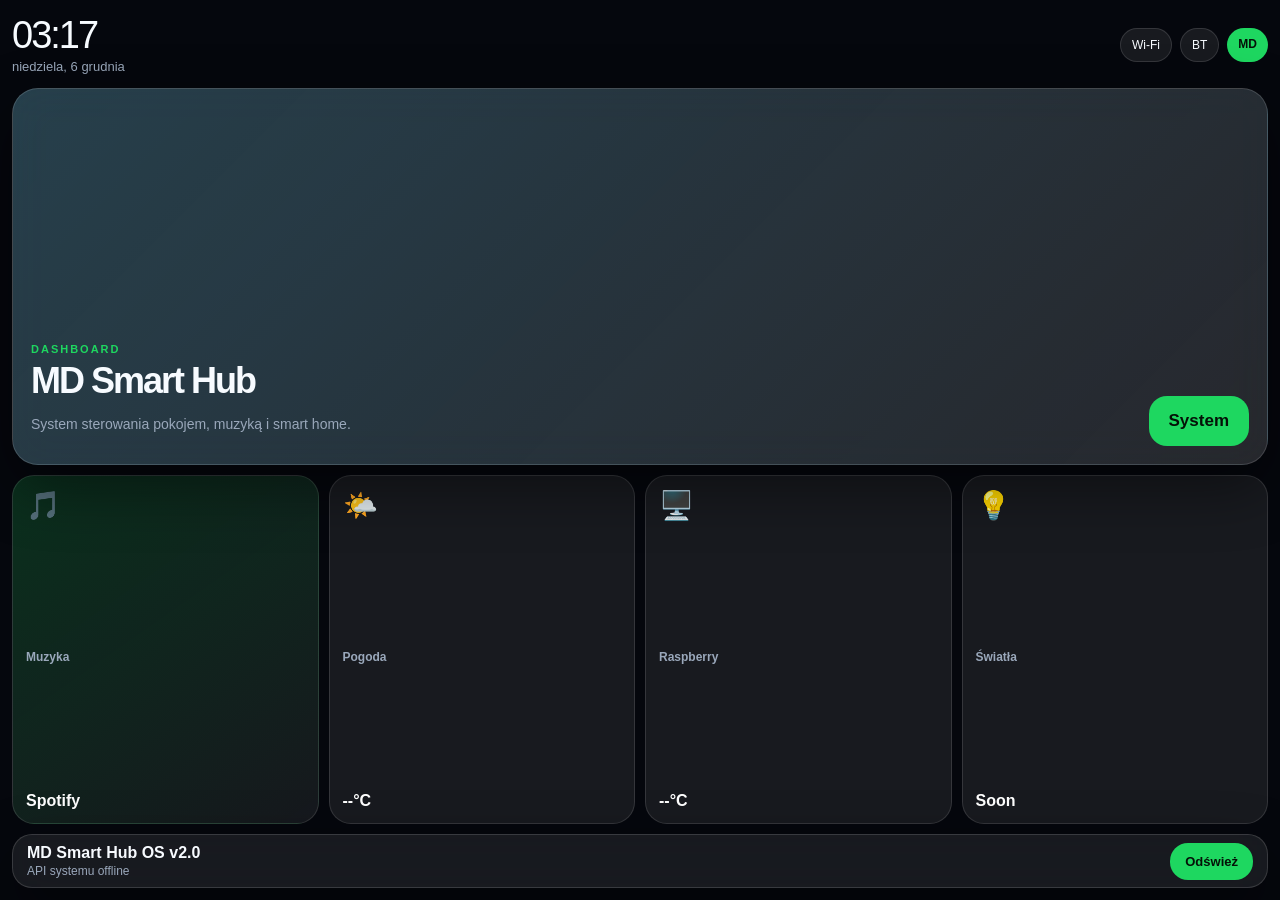
==== frontend/index.html @ 4b6136d1 "MD Smart Hub OS v2.0" ====
<!doctype html>
<html lang="pl">
<head>
  <meta charset="utf-8">
  <meta name="viewport" content="width=device-width, initial-scale=1, maximum-scale=1, user-scalable=no">
  <title>MD Smart Hub OS</title>
  <link rel="stylesheet" href="css/style.css">
</head>
<body>
  <div id="boot">
    <div class="boot-logo">MD</div>
    <div class="boot-title">SMART HUB OS</div>
    <div class="boot-subtitle">v2.0</div>
  </div>

  <main class="app">
    <header class="topbar">
      <div>
        <div id="time" class="time">--:--</div>
        <div id="date" class="date">Ładowanie...</div>
      </div>

      <div class="status">
        <span id="wifi">Wi‑Fi</span>
        <span id="bt">BT</span>
        <span>MD</span>
      </div>
    </header>

    <section id="home" class="screen active">
      <div class="hero glass">
        <div>
          <p class="eyebrow">Dashboard</p>
          <h1>MD Smart Hub</h1>
          <p class="muted">System sterowania pokojem, muzyką i smart home.</p>
        </div>
        <button onclick="showScreen('system')">System</button>
      </div>

      <div class="tiles">
        <button class="tile spotify" onclick="showScreen('spotify')">
          <span>🎵</span>
          <small>Muzyka</small>
          <strong>Spotify</strong>
        </button>

        <button class="tile" onclick="showScreen('weather')">
          <span>🌤️</span>
          <small>Pogoda</small>
          <strong id="weatherTile">--°C</strong>
        </button>

        <button class="tile" onclick="showScreen('system')">
          <span>🖥️</span>
          <small>Raspberry</small>
          <strong id="tempTile">--°C</strong>
        </button>

        <button class="tile" onclick="toast('Światła dodamy przez Home Assistant')">
          <span>💡</span>
          <small>Światła</small>
          <strong>Soon</strong>
        </button>
      </div>
    </section>

    <section id="spotify" class="screen">
      <div class="panel glass">
        <div class="screen-head">
          <button class="back" onclick="showScreen('home')">←</button>
          <div>
            <p class="eyebrow">Muzyka</p>
            <h2>Spotify</h2>
          </div>
        </div>

        <div class="album">🎧</div>
        <h3>Spotify Web Player</h3>
        <p class="muted center">Docelowo tutaj będzie prawdziwy utwór, okładka i sterowanie.</p>

        <div class="progress"><i></i></div>

        <div class="controls">
          <button>⏮</button>
          <button class="play">▶</button>
          <button>⏭</button>
        </div>

        <button class="wide" onclick="openSpotify()">Otwórz Spotify</button>
      </div>
    </section>

    <section id="weather" class="screen">
      <div class="panel glass">
        <div class="screen-head">
          <button class="back" onclick="showScreen('home')">←</button>
          <div>
            <p class="eyebrow">Online</p>
            <h2>Pogoda</h2>
          </div>
        </div>

        <div class="weather-main">
          <div id="weatherIcon">🌤️</div>
          <div>
            <strong id="weatherTemp">--°C</strong>
            <p id="weatherDesc" class="muted">Ładowanie...</p>
          </div>
        </div>

        <div class="mini-grid">
          <div><small>Miasto</small><strong id="city">Warszawa</strong></div>
          <div><small>Wiatr</small><strong id="wind">-- km/h</strong></div>
        </div>
      </div>
    </section>

    <section id="system" class="screen">
      <div class="panel glass">
        <div class="screen-head">
          <button class="back" onclick="showScreen('home')">←</button>
          <div>
            <p class="eyebrow">Raspberry</p>
            <h2>System</h2>
          </div>
        </div>

        <div class="system-grid">
          <div class="metric">
            <small>CPU temp</small>
            <strong id="cpuTemp">--°C</strong>
            <div class="bar"><i id="tempBar"></i></div>
          </div>

          <div class="metric">
            <small>CPU load</small>
            <strong id="cpuLoad">--%</strong>
            <div class="bar"><i id="cpuBar"></i></div>
          </div>

          <div class="metric">
            <small>RAM</small>
            <strong id="ram">--%</strong>
            <div class="bar"><i id="ramBar"></i></div>
          </div>

          <div class="metric">
            <small>Uptime</small>
            <strong id="uptime">--</strong>
            <p class="muted">czas pracy</p>
          </div>
        </div>
      </div>
    </section>

    <footer class="bottom glass">
      <div>
        <strong>MD Smart Hub OS v2.0</strong>
        <span id="toast">System gotowy</span>
      </div>
      <button onclick="location.reload()">Odśwież</button>
    </footer>
  </main>

  <script src="js/script.js"></script>
</body>
</html>
---- frontend/css/style.css ----
* {
  box-sizing: border-box;
  -webkit-tap-highlight-color: transparent;
}

:root {
  --bg: #05070d;
  --glass: rgba(255,255,255,.08);
  --border: rgba(255,255,255,.14);
  --text: #f7fbff;
  --muted: #9aa8bb;
  --green: #1ed760;
  --blue: #62d5ff;
  --warn: #ffb020;
  --red: #ff5c7a;
}

html, body {
  margin: 0;
  width: 100%;
  height: 100%;
  overflow: hidden;
  font-family: Arial, Helvetica, sans-serif;
  background: #05070d;
  color: var(--text);
  cursor: none;
}

body::before {
  content: "";
  position: fixed;
  inset: 0;
  z-index: -2;
  background:
    radial-gradient(circle at 85% 10%, rgba(98,213,255,.32), transparent 34%),
    radial-gradient(circle at 8% 15%, rgba(30,215,96,.18), transparent 30%),
    linear-gradient(135deg, #05070d, #0a1020 60%, #05070d);
}

body::after {
  content: "";
  position: fixed;
  inset: 0;
  z-index: -1;
  opacity: .33;
  background-image:
    linear-gradient(rgba(255,255,255,.035) 1px, transparent 1px),
    linear-gradient(90deg, rgba(255,255,255,.025) 1px, transparent 1px);
  background-size: 42px 42px;
}

#boot {
  position: fixed;
  inset: 0;
  z-index: 50;
  display: grid;
  place-items: center;
  background: #03050a;
  animation: bootOut .7s ease forwards;
  animation-delay: 1.4s;
}

.boot-logo {
  width: 104px;
  height: 104px;
  display: grid;
  place-items: center;
  border-radius: 32px;
  font-size: 40px;
  font-weight: 900;
  background: linear-gradient(145deg, rgba(255,255,255,.16), rgba(255,255,255,.04));
  border: 1px solid rgba(255,255,255,.18);
}

.boot-title {
  position: absolute;
  margin-top: 160px;
  color: var(--muted);
  letter-spacing: 7px;
  font-size: 12px;
}

.boot-subtitle {
  position: absolute;
  margin-top: 205px;
  color: var(--green);
  font-weight: 900;
}

@keyframes bootOut {
  to { opacity: 0; visibility: hidden; transform: scale(1.03); }
}

.app {
  width: 100vw;
  height: 100vh;
  padding: 12px;
  display: grid;
  grid-template-rows: 66px 1fr 54px;
  gap: 10px;
}

.glass {
  background: var(--glass);
  border: 1px solid var(--border);
  box-shadow: 0 22px 60px rgba(0,0,0,.45);
  backdrop-filter: blur(20px);
}

.topbar {
  display: flex;
  align-items: center;
  justify-content: space-between;
}

.time {
  font-size: 38px;
  line-height: 36px;
  font-weight: 300;
  letter-spacing: -2px;
}

.date {
  margin-top: 6px;
  color: var(--muted);
  font-size: 13px;
}

.status {
  display: flex;
  gap: 8px;
}

.status span {
  padding: 9px 11px;
  border-radius: 999px;
  background: rgba(255,255,255,.08);
  border: 1px solid rgba(255,255,255,.12);
  font-size: 12px;
}

.status span:last-child {
  background: var(--green);
  color: #041107;
  font-weight: 900;
  border: 0;
}

.screen {
  grid-row: 2 / 3;
  grid-column: 1 / -1;
  display: grid;
  gap: 10px;
  opacity: 0;
  pointer-events: none;
  transform: translateX(30px) scale(.985);
  transition: opacity .28s ease, transform .28s ease;
}

.screen.active {
  opacity: 1;
  pointer-events: auto;
  transform: translateX(0) scale(1);
}

#home {
  grid-template-rows: 1.08fr 1fr;
}

.hero {
  border-radius: 26px;
  padding: 18px;
  display: flex;
  align-items: end;
  justify-content: space-between;
  background: linear-gradient(135deg, rgba(98,213,255,.2), rgba(255,255,255,.06)), rgba(255,255,255,.08);
}

.eyebrow {
  margin: 0 0 5px;
  color: var(--green);
  font-size: 11px;
  letter-spacing: 2px;
  text-transform: uppercase;
  font-weight: 900;
}

h1, h2, h3 {
  margin: 0;
}

h1 {
  font-size: 36px;
  letter-spacing: -2px;
}

h2 {
  font-size: 34px;
}

h3 {
  text-align: center;
  font-size: 26px;
}

.muted {
  color: var(--muted);
  font-size: 14px;
}

.center {
  text-align: center;
}

button {
  border: 0;
  border-radius: 18px;
  padding: 15px 20px;
  background: var(--green);
  color: #041107;
  font-weight: 900;
  font-size: 17px;
  cursor: none;
}

button:active {
  transform: scale(.98);
  filter: brightness(1.1);
}

.tiles {
  display: grid;
  grid-template-columns: repeat(4, 1fr);
  gap: 10px;
}

.tile {
  padding: 13px;
  border-radius: 22px;
  color: white;
  text-align: left;
  background: rgba(255,255,255,.08);
  border: 1px solid rgba(255,255,255,.12);
  display: flex;
  flex-direction: column;
  justify-content: space-between;
}

.tile.spotify {
  background: linear-gradient(145deg, rgba(30,215,96,.2), rgba(255,255,255,.07));
}

.tile span {
  font-size: 28px;
}

.tile small {
  color: var(--muted);
  font-size: 12px;
}

.tile strong {
  font-size: 16px;
}

.panel {
  border-radius: 28px;
  padding: 18px;
  display: grid;
  gap: 12px;
  background: linear-gradient(145deg, rgba(30,215,96,.12), rgba(98,213,255,.08)), rgba(255,255,255,.08);
}

.screen-head {
  display: flex;
  align-items: center;
  gap: 14px;
}

.back {
  width: 52px;
  height: 52px;
  padding: 0;
  border-radius: 18px;
  background: rgba(255,255,255,.13);
  color: white;
  font-size: 28px;
}

.album {
  width: 130px;
  height: 130px;
  justify-self: center;
  display: grid;
  place-items: center;
  font-size: 58px;
  border-radius: 34px;
  background: radial-gradient(circle at 30% 20%, rgba(255,255,255,.25), transparent 40%), linear-gradient(145deg, rgba(30,215,96,.75), rgba(98,213,255,.32));
}

.progress {
  height: 8px;
  border-radius: 999px;
  background: rgba(255,255,255,.12);
  overflow: hidden;
}

.progress i {
  display: block;
  width: 42%;
  height: 100%;
  background: var(--green);
}

.controls {
  display: flex;
  justify-content: center;
  gap: 14px;
}

.controls button {
  width: 58px;
  height: 48px;
  padding: 0;
  background: rgba(255,255,255,.14);
  color: white;
  font-size: 22px;
}

.controls .play {
  background: var(--green);
  color: #041107;
}

.wide {
  width: 100%;
}

.weather-main {
  display: flex;
  align-items: center;
  justify-content: center;
  gap: 22px;
}

.weather-main > div:first-child {
  font-size: 82px;
}

.weather-main strong {
  font-size: 62px;
  font-weight: 300;
  letter-spacing: -3px;
}

.mini-grid,
.system-grid {
  display: grid;
  grid-template-columns: repeat(2, 1fr);
  gap: 12px;
}

.mini-grid div,
.metric {
  border-radius: 20px;
  padding: 14px;
  background: rgba(255,255,255,.08);
  border: 1px solid rgba(255,255,255,.1);
}

.mini-grid small,
.metric small {
  display: block;
  color: var(--muted);
  font-size: 12px;
}

.mini-grid strong,
.metric strong {
  display: block;
  margin-top: 8px;
  font-size: 24px;
}

.bar {
  margin-top: 12px;
  height: 8px;
  border-radius: 999px;
  background: rgba(255,255,255,.12);
  overflow: hidden;
}

.bar i {
  display: block;
  height: 100%;
  width: 1%;
  background: var(--green);
  border-radius: inherit;
  transition: width .3s ease;
}

.bottom {
  border-radius: 20px;
  padding: 10px 14px;
  display: flex;
  align-items: center;
  justify-content: space-between;
}

.bottom div {
  display: flex;
  flex-direction: column;
  gap: 2px;
}

.bottom span {
  color: var(--muted);
  font-size: 12px;
}

.bottom button {
  font-size: 13px;
  padding: 11px 15px;
}
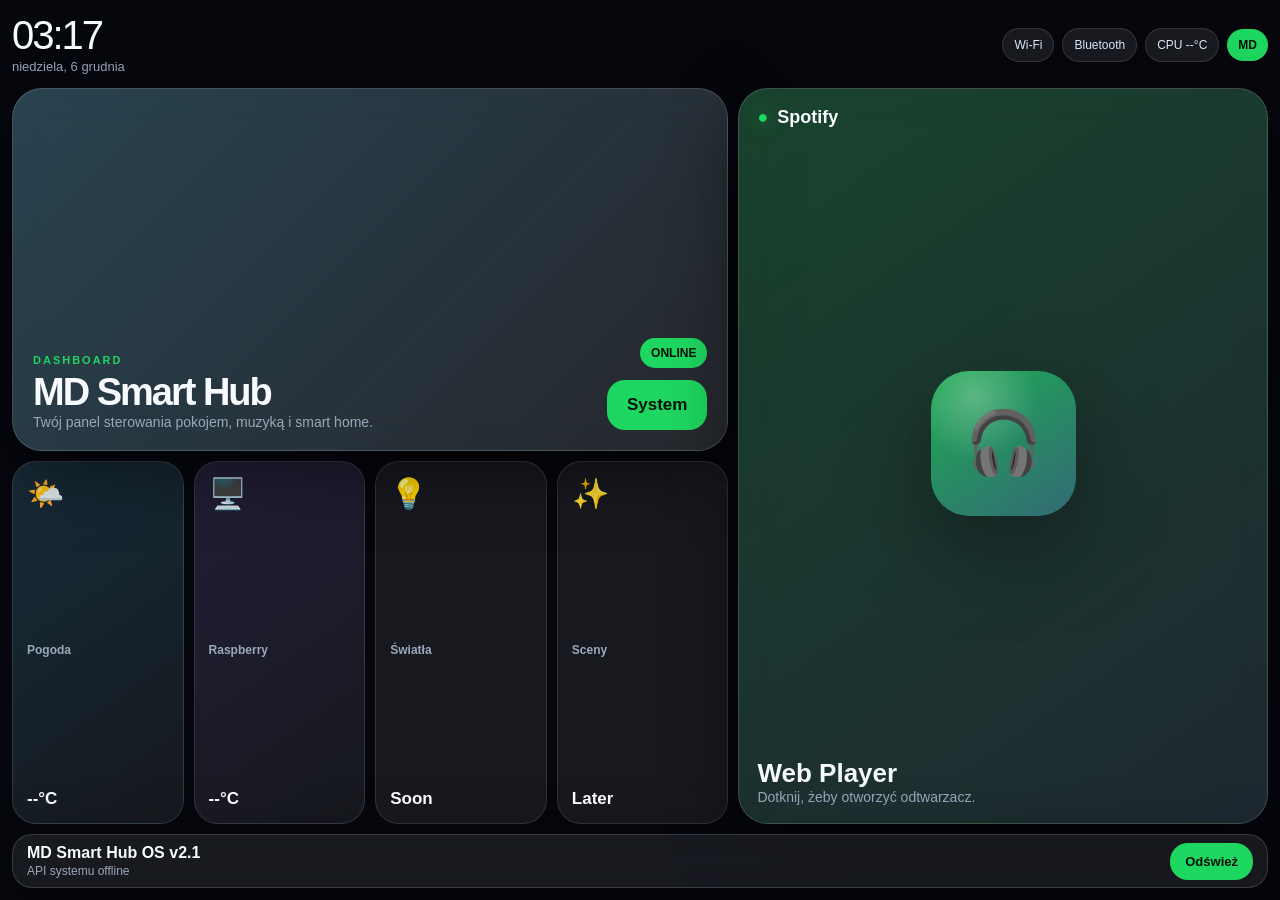
==== commit 7aa53235: "v2.1 Premium UI" ====
--- a/frontend/index.html
+++ b/frontend/index.html
@@ -8,64 +8,83 @@
 </head>
 <body>
   <div id="boot">
-    <div class="boot-logo">MD</div>
-    <div class="boot-title">SMART HUB OS</div>
-    <div class="boot-subtitle">v2.0</div>
+    <div class="boot-mark">MD</div>
+    <div class="boot-name">SMART HUB OS</div>
+    <div class="boot-version">v2.1</div>
   </div>
 
   <main class="app">
     <header class="topbar">
-      <div>
+      <div class="clock-block">
         <div id="time" class="time">--:--</div>
         <div id="date" class="date">Ładowanie...</div>
       </div>
 
-      <div class="status">
+      <div class="status-strip">
         <span id="wifi">Wi‑Fi</span>
-        <span id="bt">BT</span>
-        <span>MD</span>
+        <span id="bt">Bluetooth</span>
+        <span id="topTemp">CPU --°C</span>
+        <span class="user-dot">MD</span>
       </div>
     </header>
 
     <section id="home" class="screen active">
-      <div class="hero glass">
-        <div>
-          <p class="eyebrow">Dashboard</p>
-          <h1>MD Smart Hub</h1>
-          <p class="muted">System sterowania pokojem, muzyką i smart home.</p>
-        </div>
-        <button onclick="showScreen('system')">System</button>
-      </div>
+      <div class="main-layout">
+        <section class="hero glass">
+          <div>
+            <p class="eyebrow">Dashboard</p>
+            <h1>MD Smart Hub</h1>
+            <p class="muted">Twój panel sterowania pokojem, muzyką i smart home.</p>
+          </div>
 
-      <div class="tiles">
-        <button class="tile spotify" onclick="showScreen('spotify')">
-          <span>🎵</span>
-          <small>Muzyka</small>
-          <strong>Spotify</strong>
-        </button>
+          <div class="hero-side">
+            <div class="hero-chip">ONLINE</div>
+            <button onclick="showScreen('system')">System</button>
+          </div>
+        </section>
 
-        <button class="tile" onclick="showScreen('weather')">
-          <span>🌤️</span>
-          <small>Pogoda</small>
-          <strong id="weatherTile">--°C</strong>
-        </button>
+        <section class="media-card glass" onclick="showScreen('spotify')">
+          <div class="media-top">
+            <span class="spotify-logo">●</span>
+            <strong>Spotify</strong>
+          </div>
+          <div class="cover">🎧</div>
+          <div>
+            <h3>Web Player</h3>
+            <p class="muted">Dotknij, żeby otworzyć odtwarzacz.</p>
+          </div>
+        </section>
 
-        <button class="tile" onclick="showScreen('system')">
-          <span>🖥️</span>
-          <small>Raspberry</small>
-          <strong id="tempTile">--°C</strong>
-        </button>
+        <section class="tiles">
+          <button class="tile weather-tile" onclick="showScreen('weather')">
+            <span class="tile-icon" id="homeWeatherIcon">🌤️</span>
+            <small>Pogoda</small>
+            <strong id="weatherTile">--°C</strong>
+          </button>
 
-        <button class="tile" onclick="toast('Światła dodamy przez Home Assistant')">
-          <span>💡</span>
-          <small>Światła</small>
-          <strong>Soon</strong>
-        </button>
+          <button class="tile system-tile" onclick="showScreen('system')">
+            <span class="tile-icon">🖥️</span>
+            <small>Raspberry</small>
+            <strong id="tempTile">--°C</strong>
+          </button>
+
+          <button class="tile" onclick="toast('Światła dodamy przez Home Assistant')">
+            <span class="tile-icon">💡</span>
+            <small>Światła</small>
+            <strong>Soon</strong>
+          </button>
+
+          <button class="tile" onclick="toast('Sceny pojawią się w module Home Assistant')">
+            <span class="tile-icon">✨</span>
+            <small>Sceny</small>
+            <strong>Later</strong>
+          </button>
+        </section>
       </div>
     </section>
 
     <section id="spotify" class="screen">
-      <div class="panel glass">
+      <div class="panel glass player-panel">
         <div class="screen-head">
           <button class="back" onclick="showScreen('home')">←</button>
           <div>
@@ -74,9 +93,9 @@
           </div>
         </div>
 
-        <div class="album">🎧</div>
+        <div class="album premium">🎧</div>
         <h3>Spotify Web Player</h3>
-        <p class="muted center">Docelowo tutaj będzie prawdziwy utwór, okładka i sterowanie.</p>
+        <p class="muted center">v2.2 podłączymy Spotify API: okładki, tytuł, play/pause.</p>
 
         <div class="progress"><i></i></div>
 
@@ -91,7 +110,7 @@
     </section>
 
     <section id="weather" class="screen">
-      <div class="panel glass">
+      <div class="panel glass weather-panel">
         <div class="screen-head">
           <button class="back" onclick="showScreen('home')">←</button>
           <div>
@@ -155,7 +174,7 @@
 
     <footer class="bottom glass">
       <div>
-        <strong>MD Smart Hub OS v2.0</strong>
+        <strong>MD Smart Hub OS v2.1</strong>
         <span id="toast">System gotowy</span>
       </div>
       <button onclick="location.reload()">Odśwież</button>
--- a/frontend/css/style.css
+++ b/frontend/css/style.css
@@ -5,24 +5,26 @@
 
 :root {
   --bg: #05070d;
-  --glass: rgba(255,255,255,.08);
-  --border: rgba(255,255,255,.14);
+  --panel: rgba(255, 255, 255, .08);
+  --panel-strong: rgba(255, 255, 255, .12);
+  --border: rgba(255, 255, 255, .15);
   --text: #f7fbff;
   --muted: #9aa8bb;
   --green: #1ed760;
   --blue: #62d5ff;
+  --purple: #a78bfa;
   --warn: #ffb020;
   --red: #ff5c7a;
 }
 
 html, body {
-  margin: 0;
   width: 100%;
   height: 100%;
+  margin: 0;
   overflow: hidden;
   font-family: Arial, Helvetica, sans-serif;
+  color: var(--text);
   background: #05070d;
-  color: var(--text);
   cursor: none;
 }
 
@@ -30,23 +32,24 @@
   content: "";
   position: fixed;
   inset: 0;
-  z-index: -2;
   background:
-    radial-gradient(circle at 85% 10%, rgba(98,213,255,.32), transparent 34%),
-    radial-gradient(circle at 8% 15%, rgba(30,215,96,.18), transparent 30%),
-    linear-gradient(135deg, #05070d, #0a1020 60%, #05070d);
+    radial-gradient(circle at 82% 10%, rgba(98, 213, 255, .34), transparent 30%),
+    radial-gradient(circle at 8% 18%, rgba(30, 215, 96, .20), transparent 28%),
+    radial-gradient(circle at 55% 88%, rgba(167, 139, 250, .18), transparent 32%),
+    linear-gradient(135deg, #05070d, #0a1020 55%, #05070d);
+  z-index: -3;
 }
 
 body::after {
   content: "";
   position: fixed;
   inset: 0;
-  z-index: -1;
-  opacity: .33;
+  opacity: .36;
   background-image:
     linear-gradient(rgba(255,255,255,.035) 1px, transparent 1px),
     linear-gradient(90deg, rgba(255,255,255,.025) 1px, transparent 1px);
   background-size: 42px 42px;
+  z-index: -2;
 }
 
 #boot {
@@ -56,39 +59,44 @@
   display: grid;
   place-items: center;
   background: #03050a;
-  animation: bootOut .7s ease forwards;
-  animation-delay: 1.4s;
-}
-
-.boot-logo {
-  width: 104px;
-  height: 104px;
+  animation: bootOut .75s ease forwards;
+  animation-delay: 1.25s;
+}
+
+.boot-mark {
+  width: 108px;
+  height: 108px;
   display: grid;
   place-items: center;
-  border-radius: 32px;
-  font-size: 40px;
+  border-radius: 34px;
+  font-size: 42px;
   font-weight: 900;
-  background: linear-gradient(145deg, rgba(255,255,255,.16), rgba(255,255,255,.04));
+  background: linear-gradient(145deg, rgba(255,255,255,.18), rgba(255,255,255,.04));
   border: 1px solid rgba(255,255,255,.18);
-}
-
-.boot-title {
+  box-shadow: 0 35px 85px rgba(98,213,255,.22);
+}
+
+.boot-name {
   position: absolute;
-  margin-top: 160px;
+  margin-top: 164px;
+  letter-spacing: 8px;
+  font-size: 12px;
   color: var(--muted);
-  letter-spacing: 7px;
-  font-size: 12px;
-}
-
-.boot-subtitle {
+}
+
+.boot-version {
   position: absolute;
-  margin-top: 205px;
+  margin-top: 207px;
   color: var(--green);
   font-weight: 900;
 }
 
 @keyframes bootOut {
-  to { opacity: 0; visibility: hidden; transform: scale(1.03); }
+  to {
+    opacity: 0;
+    visibility: hidden;
+    transform: scale(1.03);
+  }
 }
 
 .app {
@@ -101,10 +109,10 @@
 }
 
 .glass {
-  background: var(--glass);
+  background: var(--panel);
   border: 1px solid var(--border);
-  box-shadow: 0 22px 60px rgba(0,0,0,.45);
-  backdrop-filter: blur(20px);
+  box-shadow: 0 22px 70px rgba(0, 0, 0, .45);
+  backdrop-filter: blur(22px);
 }
 
 .topbar {
@@ -114,7 +122,7 @@
 }
 
 .time {
-  font-size: 38px;
+  font-size: 40px;
   line-height: 36px;
   font-weight: 300;
   letter-spacing: -2px;
@@ -126,22 +134,24 @@
   font-size: 13px;
 }
 
-.status {
+.status-strip {
   display: flex;
   gap: 8px;
-}
-
-.status span {
+  align-items: center;
+}
+
+.status-strip span {
   padding: 9px 11px;
   border-radius: 999px;
   background: rgba(255,255,255,.08);
   border: 1px solid rgba(255,255,255,.12);
   font-size: 12px;
-}
-
-.status span:last-child {
+  color: #dbeafe;
+}
+
+.status-strip .user-dot {
   background: var(--green);
-  color: #041107;
+  color: #031107;
   font-weight: 900;
   border: 0;
 }
@@ -149,11 +159,9 @@
 .screen {
   grid-row: 2 / 3;
   grid-column: 1 / -1;
-  display: grid;
-  gap: 10px;
   opacity: 0;
   pointer-events: none;
-  transform: translateX(30px) scale(.985);
+  transform: translateX(28px) scale(.985);
   transition: opacity .28s ease, transform .28s ease;
 }
 
@@ -163,17 +171,121 @@
   transform: translateX(0) scale(1);
 }
 
-#home {
-  grid-template-rows: 1.08fr 1fr;
+.main-layout {
+  height: 100%;
+  display: grid;
+  grid-template-columns: 1.15fr .85fr;
+  grid-template-rows: 1fr 1fr;
+  gap: 10px;
 }
 
 .hero {
-  border-radius: 26px;
-  padding: 18px;
+  grid-column: 1 / 2;
+  border-radius: 30px;
+  padding: 20px;
   display: flex;
   align-items: end;
   justify-content: space-between;
-  background: linear-gradient(135deg, rgba(98,213,255,.2), rgba(255,255,255,.06)), rgba(255,255,255,.08);
+  background:
+    linear-gradient(135deg, rgba(98,213,255,.22), rgba(255,255,255,.06)),
+    rgba(255,255,255,.08);
+}
+
+.hero-side {
+  display: flex;
+  flex-direction: column;
+  align-items: end;
+  gap: 12px;
+}
+
+.hero-chip {
+  padding: 8px 11px;
+  border-radius: 999px;
+  color: #031107;
+  background: var(--green);
+  font-weight: 900;
+  font-size: 12px;
+}
+
+.media-card {
+  grid-column: 2 / 3;
+  grid-row: 1 / 3;
+  border-radius: 30px;
+  padding: 18px;
+  display: grid;
+  grid-template-rows: auto 1fr auto;
+  gap: 12px;
+  background:
+    linear-gradient(145deg, rgba(30,215,96,.22), rgba(98,213,255,.08)),
+    rgba(255,255,255,.08);
+}
+
+.media-top {
+  display: flex;
+  align-items: center;
+  gap: 9px;
+  font-size: 18px;
+}
+
+.spotify-logo {
+  color: var(--green);
+  text-shadow: 0 0 18px rgba(30,215,96,.55);
+}
+
+.cover {
+  align-self: center;
+  justify-self: center;
+  width: 145px;
+  height: 145px;
+  border-radius: 38px;
+  display: grid;
+  place-items: center;
+  font-size: 62px;
+  background:
+    radial-gradient(circle at 30% 18%, rgba(255,255,255,.26), transparent 40%),
+    linear-gradient(145deg, rgba(30,215,96,.72), rgba(98,213,255,.34));
+  box-shadow: 0 30px 90px rgba(0,0,0,.38);
+}
+
+.tiles {
+  grid-column: 1 / 2;
+  display: grid;
+  grid-template-columns: repeat(4, 1fr);
+  gap: 10px;
+}
+
+.tile {
+  border: 1px solid rgba(255,255,255,.12);
+  border-radius: 24px;
+  background: rgba(255,255,255,.075);
+  color: white;
+  padding: 14px;
+  text-align: left;
+  display: flex;
+  flex-direction: column;
+  justify-content: space-between;
+  min-width: 0;
+}
+
+.weather-tile {
+  background: linear-gradient(145deg, rgba(98,213,255,.18), rgba(255,255,255,.07));
+}
+
+.system-tile {
+  background: linear-gradient(145deg, rgba(167,139,250,.18), rgba(255,255,255,.07));
+}
+
+.tile-icon {
+  font-size: 30px;
+}
+
+.tile small {
+  color: var(--muted);
+  font-size: 12px;
+}
+
+.tile strong {
+  font-size: 17px;
 }
 
 .eyebrow {
@@ -185,12 +297,12 @@
   font-weight: 900;
 }
 
-h1, h2, h3 {
+h1, h2, h3, p {
   margin: 0;
 }
 
 h1 {
-  font-size: 36px;
+  font-size: 38px;
   letter-spacing: -2px;
 }
 
@@ -199,7 +311,6 @@
 }
 
 h3 {
-  text-align: center;
   font-size: 26px;
 }
 
@@ -221,6 +332,7 @@
   font-weight: 900;
   font-size: 17px;
   cursor: none;
+  touch-action: manipulation;
 }
 
 button:active {
@@ -228,47 +340,15 @@
   filter: brightness(1.1);
 }
 
-.tiles {
-  display: grid;
-  grid-template-columns: repeat(4, 1fr);
-  gap: 10px;
-}
-
-.tile {
-  padding: 13px;
-  border-radius: 22px;
-  color: white;
-  text-align: left;
-  background: rgba(255,255,255,.08);
-  border: 1px solid rgba(255,255,255,.12);
-  display: flex;
-  flex-direction: column;
-  justify-content: space-between;
-}
-
-.tile.spotify {
-  background: linear-gradient(145deg, rgba(30,215,96,.2), rgba(255,255,255,.07));
-}
-
-.tile span {
-  font-size: 28px;
-}
-
-.tile small {
-  color: var(--muted);
-  font-size: 12px;
-}
-
-.tile strong {
-  font-size: 16px;
-}
-
 .panel {
-  border-radius: 28px;
+  height: 100%;
+  border-radius: 30px;
   padding: 18px;
   display: grid;
   gap: 12px;
-  background: linear-gradient(145deg, rgba(30,215,96,.12), rgba(98,213,255,.08)), rgba(255,255,255,.08);
+  background:
+    linear-gradient(145deg, rgba(30,215,96,.12), rgba(98,213,255,.08)),
+    rgba(255,255,255,.08);
 }
 
 .screen-head {
@@ -287,15 +367,22 @@
   font-size: 28px;
 }
 
+.player-panel {
+  grid-template-rows: 58px 1fr auto auto auto auto;
+}
+
 .album {
-  width: 130px;
-  height: 130px;
+  width: 138px;
+  height: 138px;
   justify-self: center;
   display: grid;
   place-items: center;
-  font-size: 58px;
-  border-radius: 34px;
-  background: radial-gradient(circle at 30% 20%, rgba(255,255,255,.25), transparent 40%), linear-gradient(145deg, rgba(30,215,96,.75), rgba(98,213,255,.32));
+  font-size: 60px;
+  border-radius: 36px;
+  background:
+    radial-gradient(circle at 30% 20%, rgba(255,255,255,.25), transparent 40%),
+    linear-gradient(145deg, rgba(30,215,96,.75), rgba(98,213,255,.32));
+  box-shadow: 0 30px 90px rgba(0,0,0,.38);
 }
 
 .progress {
@@ -340,15 +427,15 @@
   display: flex;
   align-items: center;
   justify-content: center;
-  gap: 22px;
+  gap: 26px;
 }
 
 .weather-main > div:first-child {
-  font-size: 82px;
+  font-size: 92px;
 }
 
 .weather-main strong {
-  font-size: 62px;
+  font-size: 68px;
   font-weight: 300;
   letter-spacing: -3px;
 }
@@ -362,8 +449,8 @@
 
 .mini-grid div,
 .metric {
-  border-radius: 20px;
-  padding: 14px;
+  border-radius: 22px;
+  padding: 15px;
   background: rgba(255,255,255,.08);
   border: 1px solid rgba(255,255,255,.1);
 }
@@ -379,7 +466,7 @@
 .metric strong {
   display: block;
   margin-top: 8px;
-  font-size: 24px;
+  font-size: 25px;
 }
 
 .bar {
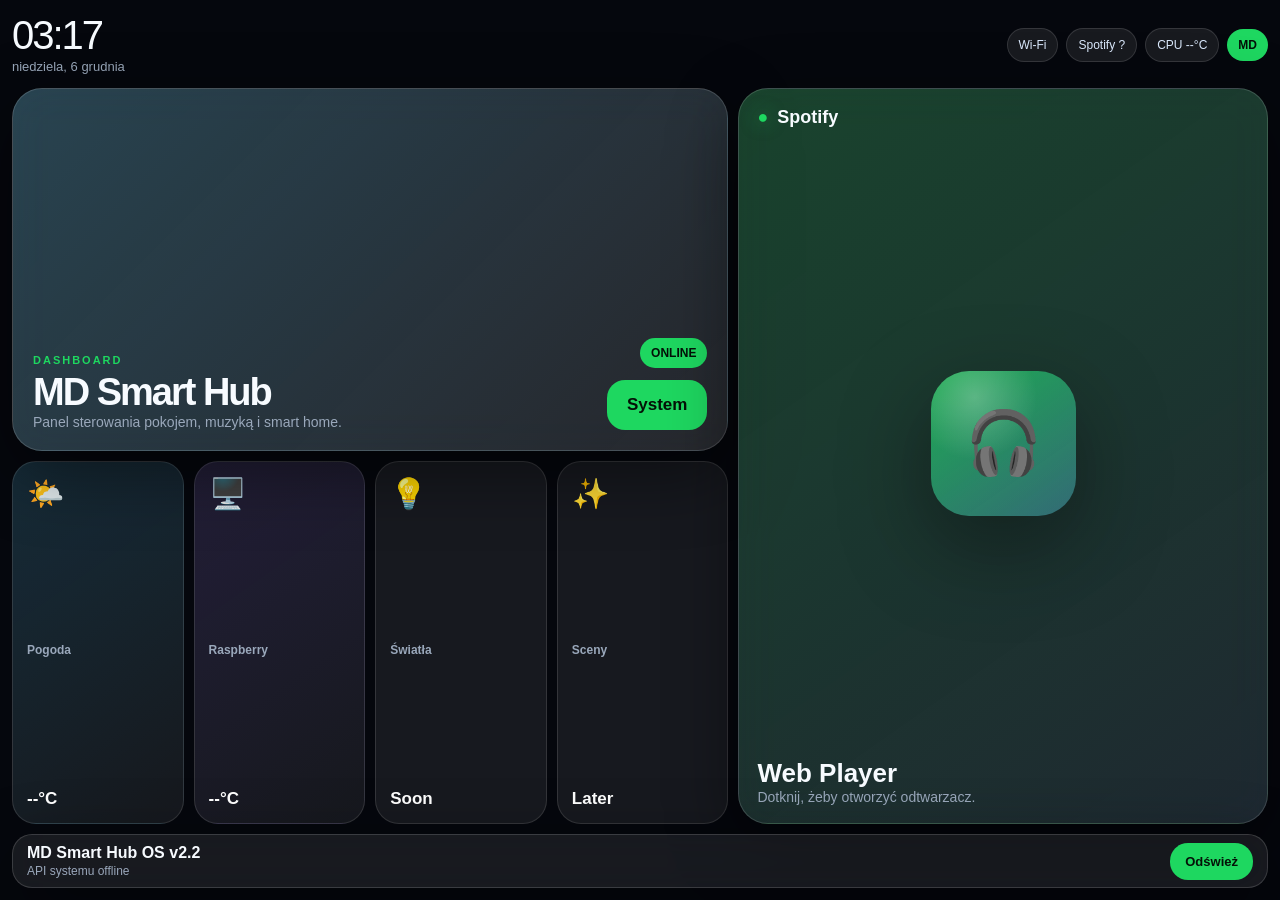
==== commit c278fbfb: "v2.2 Spotify Integration" ====
--- a/frontend/index.html
+++ b/frontend/index.html
@@ -10,7 +10,7 @@
   <div id="boot">
     <div class="boot-mark">MD</div>
     <div class="boot-name">SMART HUB OS</div>
-    <div class="boot-version">v2.1</div>
+    <div class="boot-version">v2.2</div>
   </div>
 
   <main class="app">
@@ -22,7 +22,7 @@
 
       <div class="status-strip">
         <span id="wifi">Wi‑Fi</span>
-        <span id="bt">Bluetooth</span>
+        <span id="spotifyStatus">Spotify</span>
         <span id="topTemp">CPU --°C</span>
         <span class="user-dot">MD</span>
       </div>
@@ -34,7 +34,7 @@
           <div>
             <p class="eyebrow">Dashboard</p>
             <h1>MD Smart Hub</h1>
-            <p class="muted">Twój panel sterowania pokojem, muzyką i smart home.</p>
+            <p class="muted">Panel sterowania pokojem, muzyką i smart home.</p>
           </div>
 
           <div class="hero-side">
@@ -48,10 +48,10 @@
             <span class="spotify-logo">●</span>
             <strong>Spotify</strong>
           </div>
-          <div class="cover">🎧</div>
+          <div class="cover" id="homeCover">🎧</div>
           <div>
-            <h3>Web Player</h3>
-            <p class="muted">Dotknij, żeby otworzyć odtwarzacz.</p>
+            <h3 id="homeTrack">Web Player</h3>
+            <p id="homeArtist" class="muted">Dotknij, żeby otworzyć odtwarzacz.</p>
           </div>
         </section>
 
@@ -93,19 +93,24 @@
           </div>
         </div>
 
-        <div class="album premium">🎧</div>
-        <h3>Spotify Web Player</h3>
-        <p class="muted center">v2.2 podłączymy Spotify API: okładki, tytuł, play/pause.</p>
+        <div class="album premium" id="spotifyCover">🎧</div>
+        <h3 id="spotifyTitle">Spotify</h3>
+        <p id="spotifyArtist" class="muted center">Połącz konto Spotify.</p>
 
-        <div class="progress"><i></i></div>
+        <div class="progress"><i id="spotifyProgress"></i></div>
+
+        <div class="time-row">
+          <span id="spotifyElapsed">0:00</span>
+          <span id="spotifyDuration">0:00</span>
+        </div>
 
         <div class="controls">
-          <button>⏮</button>
-          <button class="play">▶</button>
-          <button>⏭</button>
+          <button onclick="spotifyControl('previous')">⏮</button>
+          <button id="spotifyPlay" class="play" onclick="spotifyControl('playpause')">▶</button>
+          <button onclick="spotifyControl('next')">⏭</button>
         </div>
 
-        <button class="wide" onclick="openSpotify()">Otwórz Spotify</button>
+        <button id="spotifyLoginBtn" class="wide" onclick="connectSpotify()">Połącz Spotify</button>
       </div>
     </section>
 
@@ -174,7 +179,7 @@
 
     <footer class="bottom glass">
       <div>
-        <strong>MD Smart Hub OS v2.1</strong>
+        <strong>MD Smart Hub OS v2.2</strong>
         <span id="toast">System gotowy</span>
       </div>
       <button onclick="location.reload()">Odśwież</button>
--- a/frontend/css/style.css
+++ b/frontend/css/style.css
@@ -1,511 +1 @@
-* {
-  box-sizing: border-box;
-  -webkit-tap-highlight-color: transparent;
-}
-
-:root {
-  --bg: #05070d;
-  --panel: rgba(255, 255, 255, .08);
-  --panel-strong: rgba(255, 255, 255, .12);
-  --border: rgba(255, 255, 255, .15);
-  --text: #f7fbff;
-  --muted: #9aa8bb;
-  --green: #1ed760;
-  --blue: #62d5ff;
-  --purple: #a78bfa;
-  --warn: #ffb020;
-  --red: #ff5c7a;
-}
-
-html, body {
-  width: 100%;
-  height: 100%;
-  margin: 0;
-  overflow: hidden;
-  font-family: Arial, Helvetica, sans-serif;
-  color: var(--text);
-  background: #05070d;
-  cursor: none;
-}
-
-body::before {
-  content: "";
-  position: fixed;
-  inset: 0;
-  background:
-    radial-gradient(circle at 82% 10%, rgba(98, 213, 255, .34), transparent 30%),
-    radial-gradient(circle at 8% 18%, rgba(30, 215, 96, .20), transparent 28%),
-    radial-gradient(circle at 55% 88%, rgba(167, 139, 250, .18), transparent 32%),
-    linear-gradient(135deg, #05070d, #0a1020 55%, #05070d);
-  z-index: -3;
-}
-
-body::after {
-  content: "";
-  position: fixed;
-  inset: 0;
-  opacity: .36;
-  background-image:
-    linear-gradient(rgba(255,255,255,.035) 1px, transparent 1px),
-    linear-gradient(90deg, rgba(255,255,255,.025) 1px, transparent 1px);
-  background-size: 42px 42px;
-  z-index: -2;
-}
-
-#boot {
-  position: fixed;
-  inset: 0;
-  z-index: 50;
-  display: grid;
-  place-items: center;
-  background: #03050a;
-  animation: bootOut .75s ease forwards;
-  animation-delay: 1.25s;
-}
-
-.boot-mark {
-  width: 108px;
-  height: 108px;
-  display: grid;
-  place-items: center;
-  border-radius: 34px;
-  font-size: 42px;
-  font-weight: 900;
-  background: linear-gradient(145deg, rgba(255,255,255,.18), rgba(255,255,255,.04));
-  border: 1px solid rgba(255,255,255,.18);
-  box-shadow: 0 35px 85px rgba(98,213,255,.22);
-}
-
-.boot-name {
-  position: absolute;
-  margin-top: 164px;
-  letter-spacing: 8px;
-  font-size: 12px;
-  color: var(--muted);
-}
-
-.boot-version {
-  position: absolute;
-  margin-top: 207px;
-  color: var(--green);
-  font-weight: 900;
-}
-
-@keyframes bootOut {
-  to {
-    opacity: 0;
-    visibility: hidden;
-    transform: scale(1.03);
-  }
-}
-
-.app {
-  width: 100vw;
-  height: 100vh;
-  padding: 12px;
-  display: grid;
-  grid-template-rows: 66px 1fr 54px;
-  gap: 10px;
-}
-
-.glass {
-  background: var(--panel);
-  border: 1px solid var(--border);
-  box-shadow: 0 22px 70px rgba(0, 0, 0, .45);
-  backdrop-filter: blur(22px);
-}
-
-.topbar {
-  display: flex;
-  align-items: center;
-  justify-content: space-between;
-}
-
-.time {
-  font-size: 40px;
-  line-height: 36px;
-  font-weight: 300;
-  letter-spacing: -2px;
-}
-
-.date {
-  margin-top: 6px;
-  color: var(--muted);
-  font-size: 13px;
-}
-
-.status-strip {
-  display: flex;
-  gap: 8px;
-  align-items: center;
-}
-
-.status-strip span {
-  padding: 9px 11px;
-  border-radius: 999px;
-  background: rgba(255,255,255,.08);
-  border: 1px solid rgba(255,255,255,.12);
-  font-size: 12px;
-  color: #dbeafe;
-}
-
-.status-strip .user-dot {
-  background: var(--green);
-  color: #031107;
-  font-weight: 900;
-  border: 0;
-}
-
-.screen {
-  grid-row: 2 / 3;
-  grid-column: 1 / -1;
-  opacity: 0;
-  pointer-events: none;
-  transform: translateX(28px) scale(.985);
-  transition: opacity .28s ease, transform .28s ease;
-}
-
-.screen.active {
-  opacity: 1;
-  pointer-events: auto;
-  transform: translateX(0) scale(1);
-}
-
-.main-layout {
-  height: 100%;
-  display: grid;
-  grid-template-columns: 1.15fr .85fr;
-  grid-template-rows: 1fr 1fr;
-  gap: 10px;
-}
-
-.hero {
-  grid-column: 1 / 2;
-  border-radius: 30px;
-  padding: 20px;
-  display: flex;
-  align-items: end;
-  justify-content: space-between;
-  background:
-    linear-gradient(135deg, rgba(98,213,255,.22), rgba(255,255,255,.06)),
-    rgba(255,255,255,.08);
-}
-
-.hero-side {
-  display: flex;
-  flex-direction: column;
-  align-items: end;
-  gap: 12px;
-}
-
-.hero-chip {
-  padding: 8px 11px;
-  border-radius: 999px;
-  color: #031107;
-  background: var(--green);
-  font-weight: 900;
-  font-size: 12px;
-}
-
-.media-card {
-  grid-column: 2 / 3;
-  grid-row: 1 / 3;
-  border-radius: 30px;
-  padding: 18px;
-  display: grid;
-  grid-template-rows: auto 1fr auto;
-  gap: 12px;
-  background:
-    linear-gradient(145deg, rgba(30,215,96,.22), rgba(98,213,255,.08)),
-    rgba(255,255,255,.08);
-}
-
-.media-top {
-  display: flex;
-  align-items: center;
-  gap: 9px;
-  font-size: 18px;
-}
-
-.spotify-logo {
-  color: var(--green);
-  text-shadow: 0 0 18px rgba(30,215,96,.55);
-}
-
-.cover {
-  align-self: center;
-  justify-self: center;
-  width: 145px;
-  height: 145px;
-  border-radius: 38px;
-  display: grid;
-  place-items: center;
-  font-size: 62px;
-  background:
-    radial-gradient(circle at 30% 18%, rgba(255,255,255,.26), transparent 40%),
-    linear-gradient(145deg, rgba(30,215,96,.72), rgba(98,213,255,.34));
-  box-shadow: 0 30px 90px rgba(0,0,0,.38);
-}
-
-.tiles {
-  grid-column: 1 / 2;
-  display: grid;
-  grid-template-columns: repeat(4, 1fr);
-  gap: 10px;
-}
-
-.tile {
-  border: 1px solid rgba(255,255,255,.12);
-  border-radius: 24px;
-  background: rgba(255,255,255,.075);
-  color: white;
-  padding: 14px;
-  text-align: left;
-  display: flex;
-  flex-direction: column;
-  justify-content: space-between;
-  min-width: 0;
-}
-
-.weather-tile {
-  background: linear-gradient(145deg, rgba(98,213,255,.18), rgba(255,255,255,.07));
-}
-
-.system-tile {
-  background: linear-gradient(145deg, rgba(167,139,250,.18), rgba(255,255,255,.07));
-}
-
-.tile-icon {
-  font-size: 30px;
-}
-
-.tile small {
-  color: var(--muted);
-  font-size: 12px;
-}
-
-.tile strong {
-  font-size: 17px;
-}
-
-.eyebrow {
-  margin: 0 0 5px;
-  color: var(--green);
-  font-size: 11px;
-  letter-spacing: 2px;
-  text-transform: uppercase;
-  font-weight: 900;
-}
-
-h1, h2, h3, p {
-  margin: 0;
-}
-
-h1 {
-  font-size: 38px;
-  letter-spacing: -2px;
-}
-
-h2 {
-  font-size: 34px;
-}
-
-h3 {
-  font-size: 26px;
-}
-
-.muted {
-  color: var(--muted);
-  font-size: 14px;
-}
-
-.center {
-  text-align: center;
-}
-
-button {
-  border: 0;
-  border-radius: 18px;
-  padding: 15px 20px;
-  background: var(--green);
-  color: #041107;
-  font-weight: 900;
-  font-size: 17px;
-  cursor: none;
-  touch-action: manipulation;
-}
-
-button:active {
-  transform: scale(.98);
-  filter: brightness(1.1);
-}
-
-.panel {
-  height: 100%;
-  border-radius: 30px;
-  padding: 18px;
-  display: grid;
-  gap: 12px;
-  background:
-    linear-gradient(145deg, rgba(30,215,96,.12), rgba(98,213,255,.08)),
-    rgba(255,255,255,.08);
-}
-
-.screen-head {
-  display: flex;
-  align-items: center;
-  gap: 14px;
-}
-
-.back {
-  width: 52px;
-  height: 52px;
-  padding: 0;
-  border-radius: 18px;
-  background: rgba(255,255,255,.13);
-  color: white;
-  font-size: 28px;
-}
-
-.player-panel {
-  grid-template-rows: 58px 1fr auto auto auto auto;
-}
-
-.album {
-  width: 138px;
-  height: 138px;
-  justify-self: center;
-  display: grid;
-  place-items: center;
-  font-size: 60px;
-  border-radius: 36px;
-  background:
-    radial-gradient(circle at 30% 20%, rgba(255,255,255,.25), transparent 40%),
-    linear-gradient(145deg, rgba(30,215,96,.75), rgba(98,213,255,.32));
-  box-shadow: 0 30px 90px rgba(0,0,0,.38);
-}
-
-.progress {
-  height: 8px;
-  border-radius: 999px;
-  background: rgba(255,255,255,.12);
-  overflow: hidden;
-}
-
-.progress i {
-  display: block;
-  width: 42%;
-  height: 100%;
-  background: var(--green);
-}
-
-.controls {
-  display: flex;
-  justify-content: center;
-  gap: 14px;
-}
-
-.controls button {
-  width: 58px;
-  height: 48px;
-  padding: 0;
-  background: rgba(255,255,255,.14);
-  color: white;
-  font-size: 22px;
-}
-
-.controls .play {
-  background: var(--green);
-  color: #041107;
-}
-
-.wide {
-  width: 100%;
-}
-
-.weather-main {
-  display: flex;
-  align-items: center;
-  justify-content: center;
-  gap: 26px;
-}
-
-.weather-main > div:first-child {
-  font-size: 92px;
-}
-
-.weather-main strong {
-  font-size: 68px;
-  font-weight: 300;
-  letter-spacing: -3px;
-}
-
-.mini-grid,
-.system-grid {
-  display: grid;
-  grid-template-columns: repeat(2, 1fr);
-  gap: 12px;
-}
-
-.mini-grid div,
-.metric {
-  border-radius: 22px;
-  padding: 15px;
-  background: rgba(255,255,255,.08);
-  border: 1px solid rgba(255,255,255,.1);
-}
-
-.mini-grid small,
-.metric small {
-  display: block;
-  color: var(--muted);
-  font-size: 12px;
-}
-
-.mini-grid strong,
-.metric strong {
-  display: block;
-  margin-top: 8px;
-  font-size: 25px;
-}
-
-.bar {
-  margin-top: 12px;
-  height: 8px;
-  border-radius: 999px;
-  background: rgba(255,255,255,.12);
-  overflow: hidden;
-}
-
-.bar i {
-  display: block;
-  height: 100%;
-  width: 1%;
-  background: var(--green);
-  border-radius: inherit;
-  transition: width .3s ease;
-}
-
-.bottom {
-  border-radius: 20px;
-  padding: 10px 14px;
-  display: flex;
-  align-items: center;
-  justify-content: space-between;
-}
-
-.bottom div {
-  display: flex;
-  flex-direction: column;
-  gap: 2px;
-}
-
-.bottom span {
-  color: var(--muted);
-  font-size: 12px;
-}
-
-.bottom button {
-  font-size: 13px;
-  padding: 11px 15px;
-}
+*{box-sizing:border-box;-webkit-tap-highlight-color:transparent}:root{--bg:#05070d;--panel:rgba(255,255,255,.08);--panel-strong:rgba(255,255,255,.12);--border:rgba(255,255,255,.15);--text:#f7fbff;--muted:#9aa8bb;--green:#1ed760;--blue:#62d5ff;--purple:#a78bfa;--warn:#ffb020;--red:#ff5c7a}html,body{width:100%;height:100%;margin:0;overflow:hidden;font-family:Arial,Helvetica,sans-serif;color:var(--text);background:#05070d;cursor:none}body:before{content:"";position:fixed;inset:0;background:radial-gradient(circle at 82% 10%,rgba(98,213,255,.34),transparent 30%),radial-gradient(circle at 8% 18%,rgba(30,215,96,.2),transparent 28%),radial-gradient(circle at 55% 88%,rgba(167,139,250,.18),transparent 32%),linear-gradient(135deg,#05070d,#0a1020 55%,#05070d);z-index:-3}body:after{content:"";position:fixed;inset:0;opacity:.36;background-image:linear-gradient(rgba(255,255,255,.035) 1px,transparent 1px),linear-gradient(90deg,rgba(255,255,255,.025) 1px,transparent 1px);background-size:42px 42px;z-index:-2}#boot{position:fixed;inset:0;z-index:50;display:grid;place-items:center;background:#03050a;animation:bootOut .75s ease forwards;animation-delay:1.25s}.boot-mark{width:108px;height:108px;display:grid;place-items:center;border-radius:34px;font-size:42px;font-weight:900;background:linear-gradient(145deg,rgba(255,255,255,.18),rgba(255,255,255,.04));border:1px solid rgba(255,255,255,.18);box-shadow:0 35px 85px rgba(98,213,255,.22)}.boot-name{position:absolute;margin-top:164px;letter-spacing:8px;font-size:12px;color:var(--muted)}.boot-version{position:absolute;margin-top:207px;color:var(--green);font-weight:900}@keyframes bootOut{to{opacity:0;visibility:hidden;transform:scale(1.03)}}.app{width:100vw;height:100vh;padding:12px;display:grid;grid-template-rows:66px 1fr 54px;gap:10px}.glass{background:var(--panel);border:1px solid var(--border);box-shadow:0 22px 70px rgba(0,0,0,.45);backdrop-filter:blur(22px)}.topbar{display:flex;align-items:center;justify-content:space-between}.time{font-size:40px;line-height:36px;font-weight:300;letter-spacing:-2px}.date{margin-top:6px;color:var(--muted);font-size:13px}.status-strip{display:flex;gap:8px;align-items:center}.status-strip span{padding:9px 11px;border-radius:999px;background:rgba(255,255,255,.08);border:1px solid rgba(255,255,255,.12);font-size:12px;color:#dbeafe}.status-strip .user-dot{background:var(--green);color:#031107;font-weight:900;border:0}.screen{grid-row:2/3;grid-column:1/-1;opacity:0;pointer-events:none;transform:translateX(28px) scale(.985);transition:opacity .28s ease,transform .28s ease}.screen.active{opacity:1;pointer-events:auto;transform:translateX(0) scale(1)}.main-layout{height:100%;display:grid;grid-template-columns:1.15fr .85fr;grid-template-rows:1fr 1fr;gap:10px}.hero{grid-column:1/2;border-radius:30px;padding:20px;display:flex;align-items:end;justify-content:space-between;background:linear-gradient(135deg,rgba(98,213,255,.22),rgba(255,255,255,.06)),rgba(255,255,255,.08)}.hero-side{display:flex;flex-direction:column;align-items:end;gap:12px}.hero-chip{padding:8px 11px;border-radius:999px;color:#031107;background:var(--green);font-weight:900;font-size:12px}.media-card{grid-column:2/3;grid-row:1/3;border-radius:30px;padding:18px;display:grid;grid-template-rows:auto 1fr auto;gap:12px;background:linear-gradient(145deg,rgba(30,215,96,.22),rgba(98,213,255,.08)),rgba(255,255,255,.08)}.media-top{display:flex;align-items:center;gap:9px;font-size:18px}.spotify-logo{color:var(--green);text-shadow:0 0 18px rgba(30,215,96,.55)}.cover{align-self:center;justify-self:center;width:145px;height:145px;border-radius:38px;display:grid;place-items:center;font-size:62px;background:radial-gradient(circle at 30% 18%,rgba(255,255,255,.26),transparent 40%),linear-gradient(145deg,rgba(30,215,96,.72),rgba(98,213,255,.34));box-shadow:0 30px 90px rgba(0,0,0,.38);background-size:cover;background-position:center}.tiles{grid-column:1/2;display:grid;grid-template-columns:repeat(4,1fr);gap:10px}.tile{border:1px solid rgba(255,255,255,.12);border-radius:24px;background:rgba(255,255,255,.075);color:white;padding:14px;text-align:left;display:flex;flex-direction:column;justify-content:space-between;min-width:0}.weather-tile{background:linear-gradient(145deg,rgba(98,213,255,.18),rgba(255,255,255,.07))}.system-tile{background:linear-gradient(145deg,rgba(167,139,250,.18),rgba(255,255,255,.07))}.tile-icon{font-size:30px}.tile small{color:var(--muted);font-size:12px}.tile strong{font-size:17px}.eyebrow{margin:0 0 5px;color:var(--green);font-size:11px;letter-spacing:2px;text-transform:uppercase;font-weight:900}h1,h2,h3,p{margin:0}h1{font-size:38px;letter-spacing:-2px}h2{font-size:34px}h3{font-size:26px}.muted{color:var(--muted);font-size:14px}.center{text-align:center}button{border:0;border-radius:18px;padding:15px 20px;background:var(--green);color:#041107;font-weight:900;font-size:17px;cursor:none;touch-action:manipulation}button:active{transform:scale(.98);filter:brightness(1.1)}.panel{height:100%;border-radius:30px;padding:18px;display:grid;gap:12px;background:linear-gradient(145deg,rgba(30,215,96,.12),rgba(98,213,255,.08)),rgba(255,255,255,.08)}.screen-head{display:flex;align-items:center;gap:14px}.back{width:52px;height:52px;padding:0;border-radius:18px;background:rgba(255,255,255,.13);color:white;font-size:28px}.player-panel{grid-template-rows:58px 1fr auto auto auto auto auto}.album{width:138px;height:138px;justify-self:center;display:grid;place-items:center;font-size:60px;border-radius:36px;background:radial-gradient(circle at 30% 20%,rgba(255,255,255,.25),transparent 40%),linear-gradient(145deg,rgba(30,215,96,.75),rgba(98,213,255,.32));box-shadow:0 30px 90px rgba(0,0,0,.38);background-size:cover;background-position:center}.progress{height:8px;border-radius:999px;background:rgba(255,255,255,.12);overflow:hidden}.progress i{display:block;width:0%;height:100%;background:var(--green);transition:width .3s ease}.time-row{display:flex;justify-content:space-between;color:var(--muted);font-size:12px}.controls{display:flex;justify-content:center;gap:14px}.controls button{width:58px;height:48px;padding:0;background:rgba(255,255,255,.14);color:white;font-size:22px}.controls .play{background:var(--green);color:#041107}.wide{width:100%}.weather-main{display:flex;align-items:center;justify-content:center;gap:26px}.weather-main>div:first-child{font-size:92px}.weather-main strong{font-size:68px;font-weight:300;letter-spacing:-3px}.mini-grid,.system-grid{display:grid;grid-template-columns:repeat(2,1fr);gap:12px}.mini-grid div,.metric{border-radius:22px;padding:15px;background:rgba(255,255,255,.08);border:1px solid rgba(255,255,255,.1)}.mini-grid small,.metric small{display:block;color:var(--muted);font-size:12px}.mini-grid strong,.metric strong{display:block;margin-top:8px;font-size:25px}.bar{margin-top:12px;height:8px;border-radius:999px;background:rgba(255,255,255,.12);overflow:hidden}.bar i{display:block;height:100%;width:1%;background:var(--green);border-radius:inherit;transition:width .3s ease}.bottom{border-radius:20px;padding:10px 14px;display:flex;align-items:center;justify-content:space-between}.bottom div{display:flex;flex-direction:column;gap:2px}.bottom span{color:var(--muted);font-size:12px}.bottom button{font-size:13px;padding:11px 15px}
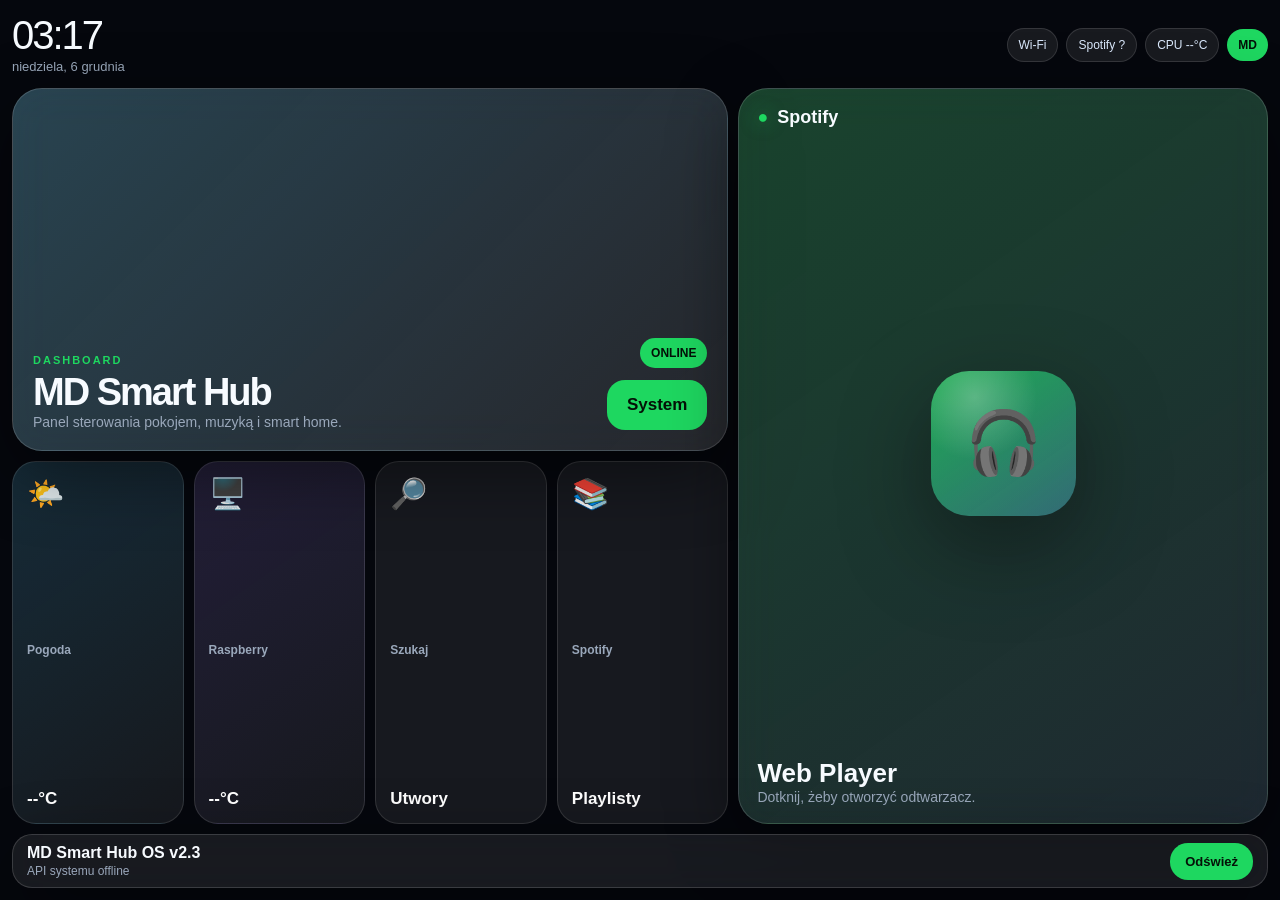
==== commit ce2ec0e0: "v2.3 Spotify Premium" ====
--- a/frontend/index.html
+++ b/frontend/index.html
@@ -10,12 +10,12 @@
   <div id="boot">
     <div class="boot-mark">MD</div>
     <div class="boot-name">SMART HUB OS</div>
-    <div class="boot-version">v2.2</div>
+    <div class="boot-version">v2.3</div>
   </div>
 
   <main class="app">
     <header class="topbar">
-      <div class="clock-block">
+      <div>
         <div id="time" class="time">--:--</div>
         <div id="date" class="date">Ładowanie...</div>
       </div>
@@ -68,16 +68,16 @@
             <strong id="tempTile">--°C</strong>
           </button>
 
-          <button class="tile" onclick="toast('Światła dodamy przez Home Assistant')">
-            <span class="tile-icon">💡</span>
-            <small>Światła</small>
-            <strong>Soon</strong>
-          </button>
-
-          <button class="tile" onclick="toast('Sceny pojawią się w module Home Assistant')">
-            <span class="tile-icon">✨</span>
-            <small>Sceny</small>
-            <strong>Later</strong>
+          <button class="tile" onclick="showScreen('spotifySearch')">
+            <span class="tile-icon">🔎</span>
+            <small>Szukaj</small>
+            <strong>Utwory</strong>
+          </button>
+
+          <button class="tile" onclick="showScreen('playlists')">
+            <span class="tile-icon">📚</span>
+            <small>Spotify</small>
+            <strong>Playlisty</strong>
           </button>
         </section>
       </div>
@@ -98,19 +98,67 @@
         <p id="spotifyArtist" class="muted center">Połącz konto Spotify.</p>
 
         <div class="progress"><i id="spotifyProgress"></i></div>
-
         <div class="time-row">
           <span id="spotifyElapsed">0:00</span>
           <span id="spotifyDuration">0:00</span>
         </div>
 
-        <div class="controls">
+        <div class="controls big-controls">
           <button onclick="spotifyControl('previous')">⏮</button>
           <button id="spotifyPlay" class="play" onclick="spotifyControl('playpause')">▶</button>
           <button onclick="spotifyControl('next')">⏭</button>
         </div>
 
+        <div class="volume-row">
+          <span>🔊</span>
+          <input id="volumeSlider" type="range" min="0" max="100" value="50" onchange="setSpotifyVolume(this.value)">
+          <strong id="volumeText">--%</strong>
+        </div>
+
+        <div class="spotify-actions">
+          <button onclick="showScreen('spotifySearch')">Szukaj</button>
+          <button onclick="showScreen('playlists')">Playlisty</button>
+        </div>
+
         <button id="spotifyLoginBtn" class="wide" onclick="connectSpotify()">Połącz Spotify</button>
+      </div>
+    </section>
+
+    <section id="spotifySearch" class="screen">
+      <div class="panel glass list-panel">
+        <div class="screen-head">
+          <button class="back" onclick="showScreen('spotify')">←</button>
+          <div>
+            <p class="eyebrow">Spotify</p>
+            <h2>Szukaj</h2>
+          </div>
+        </div>
+
+        <div class="search-row">
+          <input id="searchInput" placeholder="Wpisz utwór lub artystę">
+          <button onclick="searchSpotify()">Szukaj</button>
+        </div>
+
+        <div id="searchResults" class="result-list">
+          <p class="muted">Wyniki wyszukiwania pojawią się tutaj.</p>
+        </div>
+      </div>
+    </section>
+
+    <section id="playlists" class="screen">
+      <div class="panel glass list-panel">
+        <div class="screen-head">
+          <button class="back" onclick="showScreen('spotify')">←</button>
+          <div>
+            <p class="eyebrow">Spotify</p>
+            <h2>Playlisty</h2>
+          </div>
+        </div>
+
+        <button class="wide" onclick="loadPlaylists()">Odśwież playlisty</button>
+        <div id="playlistResults" class="result-list">
+          <p class="muted">Kliknij odśwież, żeby pobrać playlisty.</p>
+        </div>
       </div>
     </section>
 
@@ -150,36 +198,17 @@
         </div>
 
         <div class="system-grid">
-          <div class="metric">
-            <small>CPU temp</small>
-            <strong id="cpuTemp">--°C</strong>
-            <div class="bar"><i id="tempBar"></i></div>
-          </div>
-
-          <div class="metric">
-            <small>CPU load</small>
-            <strong id="cpuLoad">--%</strong>
-            <div class="bar"><i id="cpuBar"></i></div>
-          </div>
-
-          <div class="metric">
-            <small>RAM</small>
-            <strong id="ram">--%</strong>
-            <div class="bar"><i id="ramBar"></i></div>
-          </div>
-
-          <div class="metric">
-            <small>Uptime</small>
-            <strong id="uptime">--</strong>
-            <p class="muted">czas pracy</p>
-          </div>
+          <div class="metric"><small>CPU temp</small><strong id="cpuTemp">--°C</strong><div class="bar"><i id="tempBar"></i></div></div>
+          <div class="metric"><small>CPU load</small><strong id="cpuLoad">--%</strong><div class="bar"><i id="cpuBar"></i></div></div>
+          <div class="metric"><small>RAM</small><strong id="ram">--%</strong><div class="bar"><i id="ramBar"></i></div></div>
+          <div class="metric"><small>Uptime</small><strong id="uptime">--</strong><p class="muted">czas pracy</p></div>
         </div>
       </div>
     </section>
 
     <footer class="bottom glass">
       <div>
-        <strong>MD Smart Hub OS v2.2</strong>
+        <strong>MD Smart Hub OS v2.3</strong>
         <span id="toast">System gotowy</span>
       </div>
       <button onclick="location.reload()">Odśwież</button>
--- a/frontend/css/style.css
+++ b/frontend/css/style.css
@@ -1 +1 @@
-*{box-sizing:border-box;-webkit-tap-highlight-color:transparent}:root{--bg:#05070d;--panel:rgba(255,255,255,.08);--panel-strong:rgba(255,255,255,.12);--border:rgba(255,255,255,.15);--text:#f7fbff;--muted:#9aa8bb;--green:#1ed760;--blue:#62d5ff;--purple:#a78bfa;--warn:#ffb020;--red:#ff5c7a}html,body{width:100%;height:100%;margin:0;overflow:hidden;font-family:Arial,Helvetica,sans-serif;color:var(--text);background:#05070d;cursor:none}body:before{content:"";position:fixed;inset:0;background:radial-gradient(circle at 82% 10%,rgba(98,213,255,.34),transparent 30%),radial-gradient(circle at 8% 18%,rgba(30,215,96,.2),transparent 28%),radial-gradient(circle at 55% 88%,rgba(167,139,250,.18),transparent 32%),linear-gradient(135deg,#05070d,#0a1020 55%,#05070d);z-index:-3}body:after{content:"";position:fixed;inset:0;opacity:.36;background-image:linear-gradient(rgba(255,255,255,.035) 1px,transparent 1px),linear-gradient(90deg,rgba(255,255,255,.025) 1px,transparent 1px);background-size:42px 42px;z-index:-2}#boot{position:fixed;inset:0;z-index:50;display:grid;place-items:center;background:#03050a;animation:bootOut .75s ease forwards;animation-delay:1.25s}.boot-mark{width:108px;height:108px;display:grid;place-items:center;border-radius:34px;font-size:42px;font-weight:900;background:linear-gradient(145deg,rgba(255,255,255,.18),rgba(255,255,255,.04));border:1px solid rgba(255,255,255,.18);box-shadow:0 35px 85px rgba(98,213,255,.22)}.boot-name{position:absolute;margin-top:164px;letter-spacing:8px;font-size:12px;color:var(--muted)}.boot-version{position:absolute;margin-top:207px;color:var(--green);font-weight:900}@keyframes bootOut{to{opacity:0;visibility:hidden;transform:scale(1.03)}}.app{width:100vw;height:100vh;padding:12px;display:grid;grid-template-rows:66px 1fr 54px;gap:10px}.glass{background:var(--panel);border:1px solid var(--border);box-shadow:0 22px 70px rgba(0,0,0,.45);backdrop-filter:blur(22px)}.topbar{display:flex;align-items:center;justify-content:space-between}.time{font-size:40px;line-height:36px;font-weight:300;letter-spacing:-2px}.date{margin-top:6px;color:var(--muted);font-size:13px}.status-strip{display:flex;gap:8px;align-items:center}.status-strip span{padding:9px 11px;border-radius:999px;background:rgba(255,255,255,.08);border:1px solid rgba(255,255,255,.12);font-size:12px;color:#dbeafe}.status-strip .user-dot{background:var(--green);color:#031107;font-weight:900;border:0}.screen{grid-row:2/3;grid-column:1/-1;opacity:0;pointer-events:none;transform:translateX(28px) scale(.985);transition:opacity .28s ease,transform .28s ease}.screen.active{opacity:1;pointer-events:auto;transform:translateX(0) scale(1)}.main-layout{height:100%;display:grid;grid-template-columns:1.15fr .85fr;grid-template-rows:1fr 1fr;gap:10px}.hero{grid-column:1/2;border-radius:30px;padding:20px;display:flex;align-items:end;justify-content:space-between;background:linear-gradient(135deg,rgba(98,213,255,.22),rgba(255,255,255,.06)),rgba(255,255,255,.08)}.hero-side{display:flex;flex-direction:column;align-items:end;gap:12px}.hero-chip{padding:8px 11px;border-radius:999px;color:#031107;background:var(--green);font-weight:900;font-size:12px}.media-card{grid-column:2/3;grid-row:1/3;border-radius:30px;padding:18px;display:grid;grid-template-rows:auto 1fr auto;gap:12px;background:linear-gradient(145deg,rgba(30,215,96,.22),rgba(98,213,255,.08)),rgba(255,255,255,.08)}.media-top{display:flex;align-items:center;gap:9px;font-size:18px}.spotify-logo{color:var(--green);text-shadow:0 0 18px rgba(30,215,96,.55)}.cover{align-self:center;justify-self:center;width:145px;height:145px;border-radius:38px;display:grid;place-items:center;font-size:62px;background:radial-gradient(circle at 30% 18%,rgba(255,255,255,.26),transparent 40%),linear-gradient(145deg,rgba(30,215,96,.72),rgba(98,213,255,.34));box-shadow:0 30px 90px rgba(0,0,0,.38);background-size:cover;background-position:center}.tiles{grid-column:1/2;display:grid;grid-template-columns:repeat(4,1fr);gap:10px}.tile{border:1px solid rgba(255,255,255,.12);border-radius:24px;background:rgba(255,255,255,.075);color:white;padding:14px;text-align:left;display:flex;flex-direction:column;justify-content:space-between;min-width:0}.weather-tile{background:linear-gradient(145deg,rgba(98,213,255,.18),rgba(255,255,255,.07))}.system-tile{background:linear-gradient(145deg,rgba(167,139,250,.18),rgba(255,255,255,.07))}.tile-icon{font-size:30px}.tile small{color:var(--muted);font-size:12px}.tile strong{font-size:17px}.eyebrow{margin:0 0 5px;color:var(--green);font-size:11px;letter-spacing:2px;text-transform:uppercase;font-weight:900}h1,h2,h3,p{margin:0}h1{font-size:38px;letter-spacing:-2px}h2{font-size:34px}h3{font-size:26px}.muted{color:var(--muted);font-size:14px}.center{text-align:center}button{border:0;border-radius:18px;padding:15px 20px;background:var(--green);color:#041107;font-weight:900;font-size:17px;cursor:none;touch-action:manipulation}button:active{transform:scale(.98);filter:brightness(1.1)}.panel{height:100%;border-radius:30px;padding:18px;display:grid;gap:12px;background:linear-gradient(145deg,rgba(30,215,96,.12),rgba(98,213,255,.08)),rgba(255,255,255,.08)}.screen-head{display:flex;align-items:center;gap:14px}.back{width:52px;height:52px;padding:0;border-radius:18px;background:rgba(255,255,255,.13);color:white;font-size:28px}.player-panel{grid-template-rows:58px 1fr auto auto auto auto auto}.album{width:138px;height:138px;justify-self:center;display:grid;place-items:center;font-size:60px;border-radius:36px;background:radial-gradient(circle at 30% 20%,rgba(255,255,255,.25),transparent 40%),linear-gradient(145deg,rgba(30,215,96,.75),rgba(98,213,255,.32));box-shadow:0 30px 90px rgba(0,0,0,.38);background-size:cover;background-position:center}.progress{height:8px;border-radius:999px;background:rgba(255,255,255,.12);overflow:hidden}.progress i{display:block;width:0%;height:100%;background:var(--green);transition:width .3s ease}.time-row{display:flex;justify-content:space-between;color:var(--muted);font-size:12px}.controls{display:flex;justify-content:center;gap:14px}.controls button{width:58px;height:48px;padding:0;background:rgba(255,255,255,.14);color:white;font-size:22px}.controls .play{background:var(--green);color:#041107}.wide{width:100%}.weather-main{display:flex;align-items:center;justify-content:center;gap:26px}.weather-main>div:first-child{font-size:92px}.weather-main strong{font-size:68px;font-weight:300;letter-spacing:-3px}.mini-grid,.system-grid{display:grid;grid-template-columns:repeat(2,1fr);gap:12px}.mini-grid div,.metric{border-radius:22px;padding:15px;background:rgba(255,255,255,.08);border:1px solid rgba(255,255,255,.1)}.mini-grid small,.metric small{display:block;color:var(--muted);font-size:12px}.mini-grid strong,.metric strong{display:block;margin-top:8px;font-size:25px}.bar{margin-top:12px;height:8px;border-radius:999px;background:rgba(255,255,255,.12);overflow:hidden}.bar i{display:block;height:100%;width:1%;background:var(--green);border-radius:inherit;transition:width .3s ease}.bottom{border-radius:20px;padding:10px 14px;display:flex;align-items:center;justify-content:space-between}.bottom div{display:flex;flex-direction:column;gap:2px}.bottom span{color:var(--muted);font-size:12px}.bottom button{font-size:13px;padding:11px 15px}+*{box-sizing:border-box;-webkit-tap-highlight-color:transparent}:root{--bg:#05070d;--panel:rgba(255,255,255,.08);--border:rgba(255,255,255,.15);--text:#f7fbff;--muted:#9aa8bb;--green:#1ed760;--blue:#62d5ff;--purple:#a78bfa;--warn:#ffb020;--red:#ff5c7a}html,body{width:100%;height:100%;margin:0;overflow:hidden;font-family:Arial,Helvetica,sans-serif;color:var(--text);background:#05070d;cursor:none}body:before{content:"";position:fixed;inset:0;background:radial-gradient(circle at 82% 10%,rgba(98,213,255,.34),transparent 30%),radial-gradient(circle at 8% 18%,rgba(30,215,96,.2),transparent 28%),radial-gradient(circle at 55% 88%,rgba(167,139,250,.18),transparent 32%),linear-gradient(135deg,#05070d,#0a1020 55%,#05070d);z-index:-3}body:after{content:"";position:fixed;inset:0;opacity:.36;background-image:linear-gradient(rgba(255,255,255,.035) 1px,transparent 1px),linear-gradient(90deg,rgba(255,255,255,.025) 1px,transparent 1px);background-size:42px 42px;z-index:-2}#boot{position:fixed;inset:0;z-index:50;display:grid;place-items:center;background:#03050a;animation:bootOut .75s ease forwards;animation-delay:1.25s}.boot-mark{width:108px;height:108px;display:grid;place-items:center;border-radius:34px;font-size:42px;font-weight:900;background:linear-gradient(145deg,rgba(255,255,255,.18),rgba(255,255,255,.04));border:1px solid rgba(255,255,255,.18);box-shadow:0 35px 85px rgba(98,213,255,.22)}.boot-name{position:absolute;margin-top:164px;letter-spacing:8px;font-size:12px;color:var(--muted)}.boot-version{position:absolute;margin-top:207px;color:var(--green);font-weight:900}@keyframes bootOut{to{opacity:0;visibility:hidden;transform:scale(1.03)}}.app{width:100vw;height:100vh;padding:12px;display:grid;grid-template-rows:66px 1fr 54px;gap:10px}.glass{background:var(--panel);border:1px solid var(--border);box-shadow:0 22px 70px rgba(0,0,0,.45);backdrop-filter:blur(22px)}.topbar{display:flex;align-items:center;justify-content:space-between}.time{font-size:40px;line-height:36px;font-weight:300;letter-spacing:-2px}.date{margin-top:6px;color:var(--muted);font-size:13px}.status-strip{display:flex;gap:8px;align-items:center}.status-strip span{padding:9px 11px;border-radius:999px;background:rgba(255,255,255,.08);border:1px solid rgba(255,255,255,.12);font-size:12px;color:#dbeafe}.status-strip .user-dot{background:var(--green);color:#031107;font-weight:900;border:0}.screen{grid-row:2/3;grid-column:1/-1;opacity:0;pointer-events:none;transform:translateX(28px) scale(.985);transition:opacity .28s ease,transform .28s ease}.screen.active{opacity:1;pointer-events:auto;transform:translateX(0) scale(1)}.main-layout{height:100%;display:grid;grid-template-columns:1.15fr .85fr;grid-template-rows:1fr 1fr;gap:10px}.hero{grid-column:1/2;border-radius:30px;padding:20px;display:flex;align-items:end;justify-content:space-between;background:linear-gradient(135deg,rgba(98,213,255,.22),rgba(255,255,255,.06)),rgba(255,255,255,.08)}.hero-side{display:flex;flex-direction:column;align-items:end;gap:12px}.hero-chip{padding:8px 11px;border-radius:999px;color:#031107;background:var(--green);font-weight:900;font-size:12px}.media-card{grid-column:2/3;grid-row:1/3;border-radius:30px;padding:18px;display:grid;grid-template-rows:auto 1fr auto;gap:12px;background:linear-gradient(145deg,rgba(30,215,96,.22),rgba(98,213,255,.08)),rgba(255,255,255,.08)}.media-top{display:flex;align-items:center;gap:9px;font-size:18px}.spotify-logo{color:var(--green);text-shadow:0 0 18px rgba(30,215,96,.55)}.cover{align-self:center;justify-self:center;width:145px;height:145px;border-radius:38px;display:grid;place-items:center;font-size:62px;background:radial-gradient(circle at 30% 18%,rgba(255,255,255,.26),transparent 40%),linear-gradient(145deg,rgba(30,215,96,.72),rgba(98,213,255,.34));box-shadow:0 30px 90px rgba(0,0,0,.38);background-size:cover;background-position:center}.cover.playing,.album.playing{animation:spinCover 12s linear infinite}@keyframes spinCover{from{transform:rotate(0)}to{transform:rotate(360deg)}}.tiles{grid-column:1/2;display:grid;grid-template-columns:repeat(4,1fr);gap:10px}.tile{border:1px solid rgba(255,255,255,.12);border-radius:24px;background:rgba(255,255,255,.075);color:white;padding:14px;text-align:left;display:flex;flex-direction:column;justify-content:space-between;min-width:0}.weather-tile{background:linear-gradient(145deg,rgba(98,213,255,.18),rgba(255,255,255,.07))}.system-tile{background:linear-gradient(145deg,rgba(167,139,250,.18),rgba(255,255,255,.07))}.tile-icon{font-size:30px}.tile small{color:var(--muted);font-size:12px}.tile strong{font-size:17px}.eyebrow{margin:0 0 5px;color:var(--green);font-size:11px;letter-spacing:2px;text-transform:uppercase;font-weight:900}h1,h2,h3,p{margin:0}h1{font-size:38px;letter-spacing:-2px}h2{font-size:34px}h3{font-size:26px}.muted{color:var(--muted);font-size:14px}.center{text-align:center}button{border:0;border-radius:18px;padding:15px 20px;background:var(--green);color:#041107;font-weight:900;font-size:17px;cursor:none;touch-action:manipulation}button:active{transform:scale(.98);filter:brightness(1.1)}.panel{height:100%;border-radius:30px;padding:18px;display:grid;gap:12px;background:linear-gradient(145deg,rgba(30,215,96,.12),rgba(98,213,255,.08)),rgba(255,255,255,.08)}.screen-head{display:flex;align-items:center;gap:14px}.back{width:52px;height:52px;padding:0;border-radius:18px;background:rgba(255,255,255,.13);color:white;font-size:28px}.player-panel{grid-template-rows:58px 1fr auto auto auto auto auto auto}.album{width:138px;height:138px;justify-self:center;display:grid;place-items:center;font-size:60px;border-radius:36px;background:radial-gradient(circle at 30% 20%,rgba(255,255,255,.25),transparent 40%),linear-gradient(145deg,rgba(30,215,96,.75),rgba(98,213,255,.32));box-shadow:0 30px 90px rgba(0,0,0,.38);background-size:cover;background-position:center}.progress{height:8px;border-radius:999px;background:rgba(255,255,255,.12);overflow:hidden}.progress i{display:block;width:0%;height:100%;background:var(--green);transition:width .9s linear}.time-row{display:flex;justify-content:space-between;color:var(--muted);font-size:12px}.controls{display:flex;justify-content:center;gap:14px}.controls button{width:58px;height:48px;padding:0;background:rgba(255,255,255,.14);color:white;font-size:22px}.big-controls button{width:68px;height:54px;font-size:24px}.controls .play{background:var(--green);color:#041107}.wide{width:100%}.volume-row{display:grid;grid-template-columns:30px 1fr 45px;gap:10px;align-items:center}.volume-row input{width:100%;accent-color:var(--green)}.spotify-actions{display:grid;grid-template-columns:1fr 1fr;gap:10px}.search-row{display:grid;grid-template-columns:1fr auto;gap:10px}.search-row input{border:1px solid rgba(255,255,255,.14);border-radius:18px;background:rgba(255,255,255,.08);color:white;font-size:18px;padding:14px;outline:none}.result-list{overflow:auto;display:flex;flex-direction:column;gap:9px;padding-right:4px}.result-item{display:grid;grid-template-columns:54px 1fr auto;gap:12px;align-items:center;border:1px solid rgba(255,255,255,.12);background:rgba(255,255,255,.07);border-radius:18px;padding:10px;color:white}.result-img{width:54px;height:54px;border-radius:14px;background:rgba(255,255,255,.1);background-size:cover;background-position:center;display:grid;place-items:center}.result-main strong{display:block;font-size:15px}.result-main small{display:block;color:var(--muted);font-size:12px;margin-top:3px}.result-item button{padding:10px 12px;font-size:14px}.list-panel{grid-template-rows:58px auto 1fr}.weather-main{display:flex;align-items:center;justify-content:center;gap:26px}.weather-main>div:first-child{font-size:92px}.weather-main strong{font-size:68px;font-weight:300;letter-spacing:-3px}.mini-grid,.system-grid{display:grid;grid-template-columns:repeat(2,1fr);gap:12px}.mini-grid div,.metric{border-radius:22px;padding:15px;background:rgba(255,255,255,.08);border:1px solid rgba(255,255,255,.1)}.mini-grid small,.metric small{display:block;color:var(--muted);font-size:12px}.mini-grid strong,.metric strong{display:block;margin-top:8px;font-size:25px}.bar{margin-top:12px;height:8px;border-radius:999px;background:rgba(255,255,255,.12);overflow:hidden}.bar i{display:block;height:100%;width:1%;background:var(--green);border-radius:inherit;transition:width .3s ease}.bottom{border-radius:20px;padding:10px 14px;display:flex;align-items:center;justify-content:space-between}.bottom div{display:flex;flex-direction:column;gap:2px}.bottom span{color:var(--muted);font-size:12px}.bottom button{font-size:13px;padding:11px 15px}
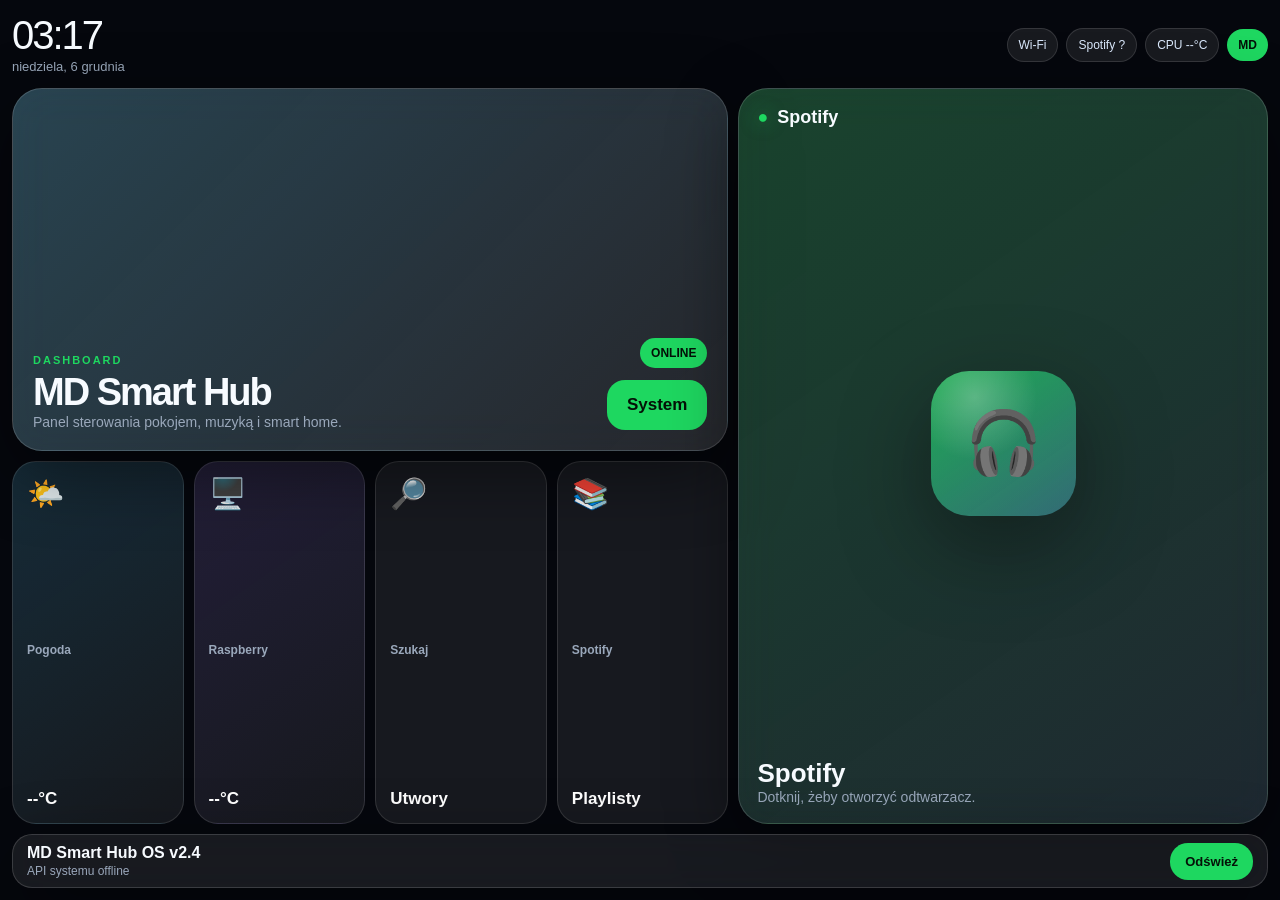
==== commit 2527a6a4: "v2.4 Spotify Complete" ====
--- a/frontend/index.html
+++ b/frontend/index.html
@@ -10,7 +10,7 @@
   <div id="boot">
     <div class="boot-mark">MD</div>
     <div class="boot-name">SMART HUB OS</div>
-    <div class="boot-version">v2.3</div>
+    <div class="boot-version">v2.4</div>
   </div>
 
   <main class="app">
@@ -50,7 +50,7 @@
           </div>
           <div class="cover" id="homeCover">🎧</div>
           <div>
-            <h3 id="homeTrack">Web Player</h3>
+            <h3 id="homeTrack">Spotify</h3>
             <p id="homeArtist" class="muted">Dotknij, żeby otworzyć odtwarzacz.</p>
           </div>
         </section>
@@ -118,9 +118,13 @@
         <div class="spotify-actions">
           <button onclick="showScreen('spotifySearch')">Szukaj</button>
           <button onclick="showScreen('playlists')">Playlisty</button>
-        </div>
-
-        <button id="spotifyLoginBtn" class="wide" onclick="connectSpotify()">Połącz Spotify</button>
+          <button onclick="showScreen('devices')">Urządzenia</button>
+        </div>
+
+        <div class="spotify-actions">
+          <button id="spotifyLoginBtn" onclick="connectSpotify()">Połącz Spotify</button>
+          <button onclick="disconnectSpotify()">Reset Spotify</button>
+        </div>
       </div>
     </section>
 
@@ -135,7 +139,7 @@
         </div>
 
         <div class="search-row">
-          <input id="searchInput" placeholder="Wpisz utwór lub artystę">
+          <input id="searchInput" placeholder="Wpisz utwór lub artystę" onkeydown="if(event.key==='Enter')searchSpotify()">
           <button onclick="searchSpotify()">Szukaj</button>
         </div>
 
@@ -158,6 +162,23 @@
         <button class="wide" onclick="loadPlaylists()">Odśwież playlisty</button>
         <div id="playlistResults" class="result-list">
           <p class="muted">Kliknij odśwież, żeby pobrać playlisty.</p>
+        </div>
+      </div>
+    </section>
+
+    <section id="devices" class="screen">
+      <div class="panel glass list-panel">
+        <div class="screen-head">
+          <button class="back" onclick="showScreen('spotify')">←</button>
+          <div>
+            <p class="eyebrow">Spotify</p>
+            <h2>Urządzenia</h2>
+          </div>
+        </div>
+
+        <button class="wide" onclick="loadDevices()">Odśwież urządzenia</button>
+        <div id="deviceResults" class="result-list">
+          <p class="muted">Włącz Spotify na telefonie/PC/Raspberry, potem kliknij odśwież.</p>
         </div>
       </div>
     </section>
@@ -208,7 +229,7 @@
 
     <footer class="bottom glass">
       <div>
-        <strong>MD Smart Hub OS v2.3</strong>
+        <strong>MD Smart Hub OS v2.4</strong>
         <span id="toast">System gotowy</span>
       </div>
       <button onclick="location.reload()">Odśwież</button>
--- a/frontend/css/style.css
+++ b/frontend/css/style.css
@@ -1 +1 @@
-*{box-sizing:border-box;-webkit-tap-highlight-color:transparent}:root{--bg:#05070d;--panel:rgba(255,255,255,.08);--border:rgba(255,255,255,.15);--text:#f7fbff;--muted:#9aa8bb;--green:#1ed760;--blue:#62d5ff;--purple:#a78bfa;--warn:#ffb020;--red:#ff5c7a}html,body{width:100%;height:100%;margin:0;overflow:hidden;font-family:Arial,Helvetica,sans-serif;color:var(--text);background:#05070d;cursor:none}body:before{content:"";position:fixed;inset:0;background:radial-gradient(circle at 82% 10%,rgba(98,213,255,.34),transparent 30%),radial-gradient(circle at 8% 18%,rgba(30,215,96,.2),transparent 28%),radial-gradient(circle at 55% 88%,rgba(167,139,250,.18),transparent 32%),linear-gradient(135deg,#05070d,#0a1020 55%,#05070d);z-index:-3}body:after{content:"";position:fixed;inset:0;opacity:.36;background-image:linear-gradient(rgba(255,255,255,.035) 1px,transparent 1px),linear-gradient(90deg,rgba(255,255,255,.025) 1px,transparent 1px);background-size:42px 42px;z-index:-2}#boot{position:fixed;inset:0;z-index:50;display:grid;place-items:center;background:#03050a;animation:bootOut .75s ease forwards;animation-delay:1.25s}.boot-mark{width:108px;height:108px;display:grid;place-items:center;border-radius:34px;font-size:42px;font-weight:900;background:linear-gradient(145deg,rgba(255,255,255,.18),rgba(255,255,255,.04));border:1px solid rgba(255,255,255,.18);box-shadow:0 35px 85px rgba(98,213,255,.22)}.boot-name{position:absolute;margin-top:164px;letter-spacing:8px;font-size:12px;color:var(--muted)}.boot-version{position:absolute;margin-top:207px;color:var(--green);font-weight:900}@keyframes bootOut{to{opacity:0;visibility:hidden;transform:scale(1.03)}}.app{width:100vw;height:100vh;padding:12px;display:grid;grid-template-rows:66px 1fr 54px;gap:10px}.glass{background:var(--panel);border:1px solid var(--border);box-shadow:0 22px 70px rgba(0,0,0,.45);backdrop-filter:blur(22px)}.topbar{display:flex;align-items:center;justify-content:space-between}.time{font-size:40px;line-height:36px;font-weight:300;letter-spacing:-2px}.date{margin-top:6px;color:var(--muted);font-size:13px}.status-strip{display:flex;gap:8px;align-items:center}.status-strip span{padding:9px 11px;border-radius:999px;background:rgba(255,255,255,.08);border:1px solid rgba(255,255,255,.12);font-size:12px;color:#dbeafe}.status-strip .user-dot{background:var(--green);color:#031107;font-weight:900;border:0}.screen{grid-row:2/3;grid-column:1/-1;opacity:0;pointer-events:none;transform:translateX(28px) scale(.985);transition:opacity .28s ease,transform .28s ease}.screen.active{opacity:1;pointer-events:auto;transform:translateX(0) scale(1)}.main-layout{height:100%;display:grid;grid-template-columns:1.15fr .85fr;grid-template-rows:1fr 1fr;gap:10px}.hero{grid-column:1/2;border-radius:30px;padding:20px;display:flex;align-items:end;justify-content:space-between;background:linear-gradient(135deg,rgba(98,213,255,.22),rgba(255,255,255,.06)),rgba(255,255,255,.08)}.hero-side{display:flex;flex-direction:column;align-items:end;gap:12px}.hero-chip{padding:8px 11px;border-radius:999px;color:#031107;background:var(--green);font-weight:900;font-size:12px}.media-card{grid-column:2/3;grid-row:1/3;border-radius:30px;padding:18px;display:grid;grid-template-rows:auto 1fr auto;gap:12px;background:linear-gradient(145deg,rgba(30,215,96,.22),rgba(98,213,255,.08)),rgba(255,255,255,.08)}.media-top{display:flex;align-items:center;gap:9px;font-size:18px}.spotify-logo{color:var(--green);text-shadow:0 0 18px rgba(30,215,96,.55)}.cover{align-self:center;justify-self:center;width:145px;height:145px;border-radius:38px;display:grid;place-items:center;font-size:62px;background:radial-gradient(circle at 30% 18%,rgba(255,255,255,.26),transparent 40%),linear-gradient(145deg,rgba(30,215,96,.72),rgba(98,213,255,.34));box-shadow:0 30px 90px rgba(0,0,0,.38);background-size:cover;background-position:center}.cover.playing,.album.playing{animation:spinCover 12s linear infinite}@keyframes spinCover{from{transform:rotate(0)}to{transform:rotate(360deg)}}.tiles{grid-column:1/2;display:grid;grid-template-columns:repeat(4,1fr);gap:10px}.tile{border:1px solid rgba(255,255,255,.12);border-radius:24px;background:rgba(255,255,255,.075);color:white;padding:14px;text-align:left;display:flex;flex-direction:column;justify-content:space-between;min-width:0}.weather-tile{background:linear-gradient(145deg,rgba(98,213,255,.18),rgba(255,255,255,.07))}.system-tile{background:linear-gradient(145deg,rgba(167,139,250,.18),rgba(255,255,255,.07))}.tile-icon{font-size:30px}.tile small{color:var(--muted);font-size:12px}.tile strong{font-size:17px}.eyebrow{margin:0 0 5px;color:var(--green);font-size:11px;letter-spacing:2px;text-transform:uppercase;font-weight:900}h1,h2,h3,p{margin:0}h1{font-size:38px;letter-spacing:-2px}h2{font-size:34px}h3{font-size:26px}.muted{color:var(--muted);font-size:14px}.center{text-align:center}button{border:0;border-radius:18px;padding:15px 20px;background:var(--green);color:#041107;font-weight:900;font-size:17px;cursor:none;touch-action:manipulation}button:active{transform:scale(.98);filter:brightness(1.1)}.panel{height:100%;border-radius:30px;padding:18px;display:grid;gap:12px;background:linear-gradient(145deg,rgba(30,215,96,.12),rgba(98,213,255,.08)),rgba(255,255,255,.08)}.screen-head{display:flex;align-items:center;gap:14px}.back{width:52px;height:52px;padding:0;border-radius:18px;background:rgba(255,255,255,.13);color:white;font-size:28px}.player-panel{grid-template-rows:58px 1fr auto auto auto auto auto auto}.album{width:138px;height:138px;justify-self:center;display:grid;place-items:center;font-size:60px;border-radius:36px;background:radial-gradient(circle at 30% 20%,rgba(255,255,255,.25),transparent 40%),linear-gradient(145deg,rgba(30,215,96,.75),rgba(98,213,255,.32));box-shadow:0 30px 90px rgba(0,0,0,.38);background-size:cover;background-position:center}.progress{height:8px;border-radius:999px;background:rgba(255,255,255,.12);overflow:hidden}.progress i{display:block;width:0%;height:100%;background:var(--green);transition:width .9s linear}.time-row{display:flex;justify-content:space-between;color:var(--muted);font-size:12px}.controls{display:flex;justify-content:center;gap:14px}.controls button{width:58px;height:48px;padding:0;background:rgba(255,255,255,.14);color:white;font-size:22px}.big-controls button{width:68px;height:54px;font-size:24px}.controls .play{background:var(--green);color:#041107}.wide{width:100%}.volume-row{display:grid;grid-template-columns:30px 1fr 45px;gap:10px;align-items:center}.volume-row input{width:100%;accent-color:var(--green)}.spotify-actions{display:grid;grid-template-columns:1fr 1fr;gap:10px}.search-row{display:grid;grid-template-columns:1fr auto;gap:10px}.search-row input{border:1px solid rgba(255,255,255,.14);border-radius:18px;background:rgba(255,255,255,.08);color:white;font-size:18px;padding:14px;outline:none}.result-list{overflow:auto;display:flex;flex-direction:column;gap:9px;padding-right:4px}.result-item{display:grid;grid-template-columns:54px 1fr auto;gap:12px;align-items:center;border:1px solid rgba(255,255,255,.12);background:rgba(255,255,255,.07);border-radius:18px;padding:10px;color:white}.result-img{width:54px;height:54px;border-radius:14px;background:rgba(255,255,255,.1);background-size:cover;background-position:center;display:grid;place-items:center}.result-main strong{display:block;font-size:15px}.result-main small{display:block;color:var(--muted);font-size:12px;margin-top:3px}.result-item button{padding:10px 12px;font-size:14px}.list-panel{grid-template-rows:58px auto 1fr}.weather-main{display:flex;align-items:center;justify-content:center;gap:26px}.weather-main>div:first-child{font-size:92px}.weather-main strong{font-size:68px;font-weight:300;letter-spacing:-3px}.mini-grid,.system-grid{display:grid;grid-template-columns:repeat(2,1fr);gap:12px}.mini-grid div,.metric{border-radius:22px;padding:15px;background:rgba(255,255,255,.08);border:1px solid rgba(255,255,255,.1)}.mini-grid small,.metric small{display:block;color:var(--muted);font-size:12px}.mini-grid strong,.metric strong{display:block;margin-top:8px;font-size:25px}.bar{margin-top:12px;height:8px;border-radius:999px;background:rgba(255,255,255,.12);overflow:hidden}.bar i{display:block;height:100%;width:1%;background:var(--green);border-radius:inherit;transition:width .3s ease}.bottom{border-radius:20px;padding:10px 14px;display:flex;align-items:center;justify-content:space-between}.bottom div{display:flex;flex-direction:column;gap:2px}.bottom span{color:var(--muted);font-size:12px}.bottom button{font-size:13px;padding:11px 15px}+*{box-sizing:border-box;-webkit-tap-highlight-color:transparent}:root{--bg:#05070d;--panel:rgba(255,255,255,.08);--border:rgba(255,255,255,.15);--text:#f7fbff;--muted:#9aa8bb;--green:#1ed760;--blue:#62d5ff;--purple:#a78bfa;--warn:#ffb020;--red:#ff5c7a}html,body{width:100%;height:100%;margin:0;overflow:hidden;font-family:Arial,Helvetica,sans-serif;color:var(--text);background:#05070d;cursor:none}body:before{content:"";position:fixed;inset:0;background:radial-gradient(circle at 82% 10%,rgba(98,213,255,.34),transparent 30%),radial-gradient(circle at 8% 18%,rgba(30,215,96,.2),transparent 28%),radial-gradient(circle at 55% 88%,rgba(167,139,250,.18),transparent 32%),linear-gradient(135deg,#05070d,#0a1020 55%,#05070d);z-index:-3}body:after{content:"";position:fixed;inset:0;opacity:.36;background-image:linear-gradient(rgba(255,255,255,.035) 1px,transparent 1px),linear-gradient(90deg,rgba(255,255,255,.025) 1px,transparent 1px);background-size:42px 42px;z-index:-2}#boot{position:fixed;inset:0;z-index:50;display:grid;place-items:center;background:#03050a;animation:bootOut .75s ease forwards;animation-delay:1.25s}.boot-mark{width:108px;height:108px;display:grid;place-items:center;border-radius:34px;font-size:42px;font-weight:900;background:linear-gradient(145deg,rgba(255,255,255,.18),rgba(255,255,255,.04));border:1px solid rgba(255,255,255,.18);box-shadow:0 35px 85px rgba(98,213,255,.22)}.boot-name{position:absolute;margin-top:164px;letter-spacing:8px;font-size:12px;color:var(--muted)}.boot-version{position:absolute;margin-top:207px;color:var(--green);font-weight:900}@keyframes bootOut{to{opacity:0;visibility:hidden;transform:scale(1.03)}}.app{width:100vw;height:100vh;padding:12px;display:grid;grid-template-rows:66px 1fr 54px;gap:10px}.glass{background:var(--panel);border:1px solid var(--border);box-shadow:0 22px 70px rgba(0,0,0,.45);backdrop-filter:blur(22px)}.topbar{display:flex;align-items:center;justify-content:space-between}.time{font-size:40px;line-height:36px;font-weight:300;letter-spacing:-2px}.date{margin-top:6px;color:var(--muted);font-size:13px}.status-strip{display:flex;gap:8px;align-items:center}.status-strip span{padding:9px 11px;border-radius:999px;background:rgba(255,255,255,.08);border:1px solid rgba(255,255,255,.12);font-size:12px;color:#dbeafe}.status-strip .user-dot{background:var(--green);color:#031107;font-weight:900;border:0}.screen{grid-row:2/3;grid-column:1/-1;opacity:0;pointer-events:none;transform:translateX(28px) scale(.985);transition:opacity .28s ease,transform .28s ease}.screen.active{opacity:1;pointer-events:auto;transform:translateX(0) scale(1)}.main-layout{height:100%;display:grid;grid-template-columns:1.15fr .85fr;grid-template-rows:1fr 1fr;gap:10px}.hero{grid-column:1/2;border-radius:30px;padding:20px;display:flex;align-items:end;justify-content:space-between;background:linear-gradient(135deg,rgba(98,213,255,.22),rgba(255,255,255,.06)),rgba(255,255,255,.08)}.hero-side{display:flex;flex-direction:column;align-items:end;gap:12px}.hero-chip{padding:8px 11px;border-radius:999px;color:#031107;background:var(--green);font-weight:900;font-size:12px}.media-card{grid-column:2/3;grid-row:1/3;border-radius:30px;padding:18px;display:grid;grid-template-rows:auto 1fr auto;gap:12px;background:linear-gradient(145deg,rgba(30,215,96,.22),rgba(98,213,255,.08)),rgba(255,255,255,.08)}.media-top{display:flex;align-items:center;gap:9px;font-size:18px}.spotify-logo{color:var(--green);text-shadow:0 0 18px rgba(30,215,96,.55)}.cover{align-self:center;justify-self:center;width:145px;height:145px;border-radius:38px;display:grid;place-items:center;font-size:62px;background:radial-gradient(circle at 30% 18%,rgba(255,255,255,.26),transparent 40%),linear-gradient(145deg,rgba(30,215,96,.72),rgba(98,213,255,.34));box-shadow:0 30px 90px rgba(0,0,0,.38);background-size:cover;background-position:center}.cover.playing,.album.playing{animation:spinCover 12s linear infinite}@keyframes spinCover{from{transform:rotate(0)}to{transform:rotate(360deg)}}.tiles{grid-column:1/2;display:grid;grid-template-columns:repeat(4,1fr);gap:10px}.tile{border:1px solid rgba(255,255,255,.12);border-radius:24px;background:rgba(255,255,255,.075);color:white;padding:14px;text-align:left;display:flex;flex-direction:column;justify-content:space-between;min-width:0}.weather-tile{background:linear-gradient(145deg,rgba(98,213,255,.18),rgba(255,255,255,.07))}.system-tile{background:linear-gradient(145deg,rgba(167,139,250,.18),rgba(255,255,255,.07))}.tile-icon{font-size:30px}.tile small{color:var(--muted);font-size:12px}.tile strong{font-size:17px}.eyebrow{margin:0 0 5px;color:var(--green);font-size:11px;letter-spacing:2px;text-transform:uppercase;font-weight:900}h1,h2,h3,p{margin:0}h1{font-size:38px;letter-spacing:-2px}h2{font-size:34px}h3{font-size:26px}.muted{color:var(--muted);font-size:14px}.center{text-align:center}button{border:0;border-radius:18px;padding:15px 20px;background:var(--green);color:#041107;font-weight:900;font-size:17px;cursor:none;touch-action:manipulation}button:active{transform:scale(.98);filter:brightness(1.1)}.panel{height:100%;border-radius:30px;padding:18px;display:grid;gap:12px;background:linear-gradient(145deg,rgba(30,215,96,.12),rgba(98,213,255,.08)),rgba(255,255,255,.08)}.screen-head{display:flex;align-items:center;gap:14px}.back{width:52px;height:52px;padding:0;border-radius:18px;background:rgba(255,255,255,.13);color:white;font-size:28px}.player-panel{grid-template-rows:58px 1fr auto auto auto auto auto auto}.album{width:138px;height:138px;justify-self:center;display:grid;place-items:center;font-size:60px;border-radius:36px;background:radial-gradient(circle at 30% 20%,rgba(255,255,255,.25),transparent 40%),linear-gradient(145deg,rgba(30,215,96,.75),rgba(98,213,255,.32));box-shadow:0 30px 90px rgba(0,0,0,.38);background-size:cover;background-position:center}.progress{height:8px;border-radius:999px;background:rgba(255,255,255,.12);overflow:hidden}.progress i{display:block;width:0%;height:100%;background:var(--green);transition:width .9s linear}.time-row{display:flex;justify-content:space-between;color:var(--muted);font-size:12px}.controls{display:flex;justify-content:center;gap:14px}.controls button{width:58px;height:48px;padding:0;background:rgba(255,255,255,.14);color:white;font-size:22px}.big-controls button{width:68px;height:54px;font-size:24px}.controls .play{background:var(--green);color:#041107}.wide{width:100%}.volume-row{display:grid;grid-template-columns:30px 1fr 45px;gap:10px;align-items:center}.volume-row input{width:100%;accent-color:var(--green)}.spotify-actions{display:grid;grid-template-columns:1fr 1fr 1fr;gap:10px}.spotify-actions button{font-size:14px;padding:12px 10px}.search-row{display:grid;grid-template-columns:1fr auto;gap:10px}.search-row input{border:1px solid rgba(255,255,255,.14);border-radius:18px;background:rgba(255,255,255,.08);color:white;font-size:18px;padding:14px;outline:none}.result-list{overflow:auto;display:flex;flex-direction:column;gap:9px;padding-right:4px}.result-item{display:grid;grid-template-columns:54px 1fr auto;gap:12px;align-items:center;border:1px solid rgba(255,255,255,.12);background:rgba(255,255,255,.07);border-radius:18px;padding:10px;color:white}.result-img{width:54px;height:54px;border-radius:14px;background:rgba(255,255,255,.1);background-size:cover;background-position:center;display:grid;place-items:center}.result-main strong{display:block;font-size:15px}.result-main small{display:block;color:var(--muted);font-size:12px;margin-top:3px}.result-item button{padding:10px 12px;font-size:14px}.list-panel{grid-template-rows:58px auto 1fr}.weather-main{display:flex;align-items:center;justify-content:center;gap:26px}.weather-main>div:first-child{font-size:92px}.weather-main strong{font-size:68px;font-weight:300;letter-spacing:-3px}.mini-grid,.system-grid{display:grid;grid-template-columns:repeat(2,1fr);gap:12px}.mini-grid div,.metric{border-radius:22px;padding:15px;background:rgba(255,255,255,.08);border:1px solid rgba(255,255,255,.1)}.mini-grid small,.metric small{display:block;color:var(--muted);font-size:12px}.mini-grid strong,.metric strong{display:block;margin-top:8px;font-size:25px}.bar{margin-top:12px;height:8px;border-radius:999px;background:rgba(255,255,255,.12);overflow:hidden}.bar i{display:block;height:100%;width:1%;background:var(--green);border-radius:inherit;transition:width .3s ease}.bottom{border-radius:20px;padding:10px 14px;display:flex;align-items:center;justify-content:space-between}.bottom div{display:flex;flex-direction:column;gap:2px}.bottom span{color:var(--muted);font-size:12px}.bottom button{font-size:13px;padding:11px 15px}
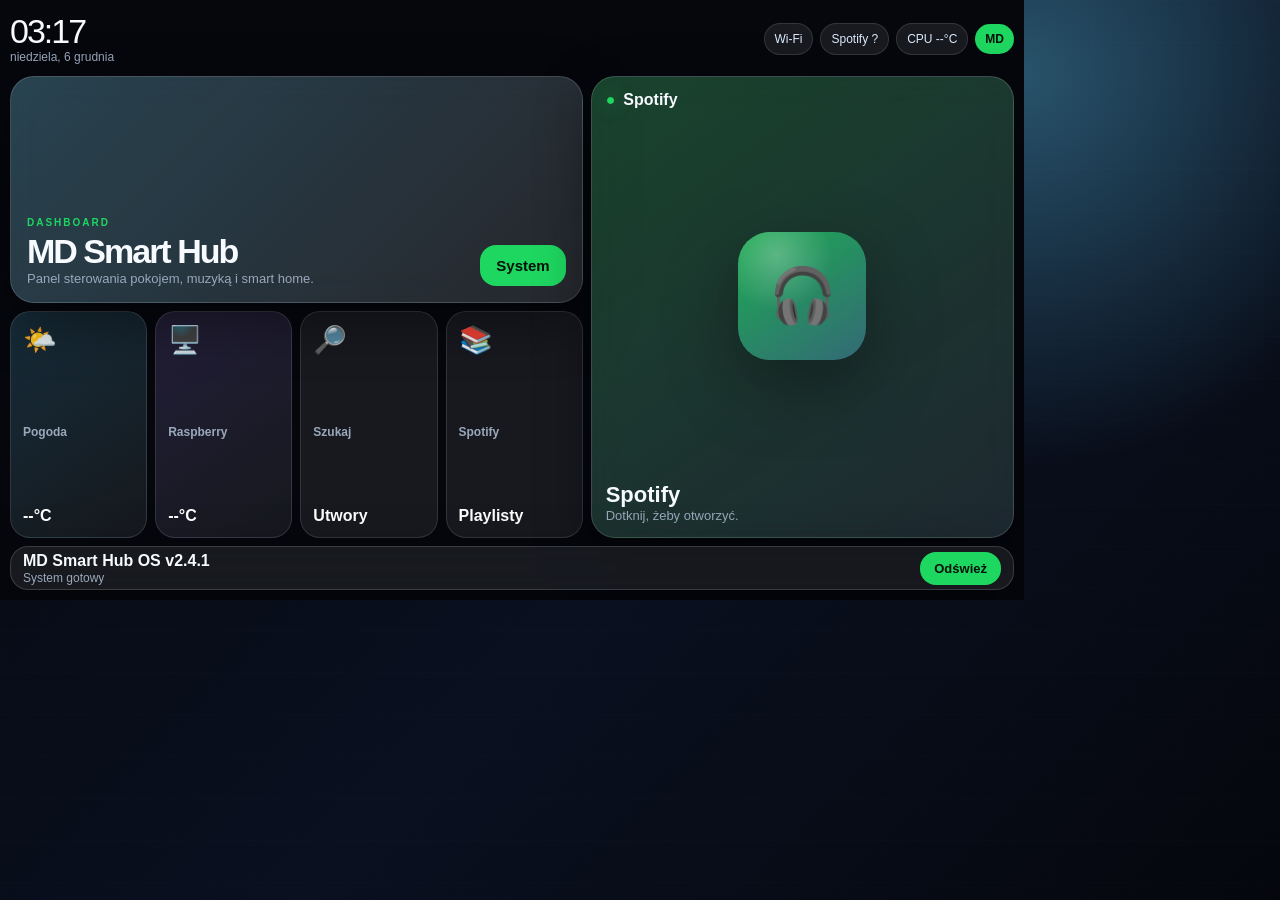
==== commit f7617a33: "v2.4.1 Spotify UI Fix" ====
--- a/frontend/index.html
+++ b/frontend/index.html
@@ -2,7 +2,7 @@
 <html lang="pl">
 <head>
   <meta charset="utf-8">
-  <meta name="viewport" content="width=device-width, initial-scale=1, maximum-scale=1, user-scalable=no">
+  <meta name="viewport" content="width=1024, height=600, initial-scale=1, maximum-scale=1, user-scalable=no">
   <title>MD Smart Hub OS</title>
   <link rel="stylesheet" href="css/style.css">
 </head>
@@ -10,7 +10,7 @@
   <div id="boot">
     <div class="boot-mark">MD</div>
     <div class="boot-name">SMART HUB OS</div>
-    <div class="boot-version">v2.4</div>
+    <div class="boot-version">v2.4.1</div>
   </div>
 
   <main class="app">
@@ -36,49 +36,23 @@
             <h1>MD Smart Hub</h1>
             <p class="muted">Panel sterowania pokojem, muzyką i smart home.</p>
           </div>
-
-          <div class="hero-side">
-            <div class="hero-chip">ONLINE</div>
-            <button onclick="showScreen('system')">System</button>
-          </div>
+          <button onclick="showScreen('system')">System</button>
         </section>
 
         <section class="media-card glass" onclick="showScreen('spotify')">
-          <div class="media-top">
-            <span class="spotify-logo">●</span>
-            <strong>Spotify</strong>
-          </div>
+          <div class="media-top"><span class="spotify-logo">●</span><strong>Spotify</strong></div>
           <div class="cover" id="homeCover">🎧</div>
           <div>
             <h3 id="homeTrack">Spotify</h3>
-            <p id="homeArtist" class="muted">Dotknij, żeby otworzyć odtwarzacz.</p>
+            <p id="homeArtist" class="muted">Dotknij, żeby otworzyć.</p>
           </div>
         </section>
 
         <section class="tiles">
-          <button class="tile weather-tile" onclick="showScreen('weather')">
-            <span class="tile-icon" id="homeWeatherIcon">🌤️</span>
-            <small>Pogoda</small>
-            <strong id="weatherTile">--°C</strong>
-          </button>
-
-          <button class="tile system-tile" onclick="showScreen('system')">
-            <span class="tile-icon">🖥️</span>
-            <small>Raspberry</small>
-            <strong id="tempTile">--°C</strong>
-          </button>
-
-          <button class="tile" onclick="showScreen('spotifySearch')">
-            <span class="tile-icon">🔎</span>
-            <small>Szukaj</small>
-            <strong>Utwory</strong>
-          </button>
-
-          <button class="tile" onclick="showScreen('playlists')">
-            <span class="tile-icon">📚</span>
-            <small>Spotify</small>
-            <strong>Playlisty</strong>
-          </button>
+          <button class="tile weather-tile" onclick="showScreen('weather')"><span class="tile-icon" id="homeWeatherIcon">🌤️</span><small>Pogoda</small><strong id="weatherTile">--°C</strong></button>
+          <button class="tile system-tile" onclick="showScreen('system')"><span class="tile-icon">🖥️</span><small>Raspberry</small><strong id="tempTile">--°C</strong></button>
+          <button class="tile" onclick="showScreen('spotifySearch')"><span class="tile-icon">🔎</span><small>Szukaj</small><strong>Utwory</strong></button>
+          <button class="tile" onclick="showScreen('playlists')"><span class="tile-icon">📚</span><small>Spotify</small><strong>Playlisty</strong></button>
         </section>
       </div>
     </section>
@@ -87,43 +61,39 @@
       <div class="panel glass player-panel">
         <div class="screen-head">
           <button class="back" onclick="showScreen('home')">←</button>
-          <div>
-            <p class="eyebrow">Muzyka</p>
-            <h2>Spotify</h2>
-          </div>
+          <div><p class="eyebrow">Muzyka</p><h2>Spotify</h2></div>
         </div>
 
-        <div class="album premium" id="spotifyCover">🎧</div>
-        <h3 id="spotifyTitle">Spotify</h3>
-        <p id="spotifyArtist" class="muted center">Połącz konto Spotify.</p>
+        <div class="player-content">
+          <div class="album premium" id="spotifyCover">🎧</div>
 
-        <div class="progress"><i id="spotifyProgress"></i></div>
-        <div class="time-row">
-          <span id="spotifyElapsed">0:00</span>
-          <span id="spotifyDuration">0:00</span>
-        </div>
+          <div class="track-area">
+            <h3 id="spotifyTitle">Spotify</h3>
+            <p id="spotifyArtist" class="muted">Połącz konto Spotify.</p>
 
-        <div class="controls big-controls">
-          <button onclick="spotifyControl('previous')">⏮</button>
-          <button id="spotifyPlay" class="play" onclick="spotifyControl('playpause')">▶</button>
-          <button onclick="spotifyControl('next')">⏭</button>
-        </div>
+            <div class="progress"><i id="spotifyProgress"></i></div>
+            <div class="time-row"><span id="spotifyElapsed">0:00</span><span id="spotifyDuration">0:00</span></div>
 
-        <div class="volume-row">
-          <span>🔊</span>
-          <input id="volumeSlider" type="range" min="0" max="100" value="50" onchange="setSpotifyVolume(this.value)">
-          <strong id="volumeText">--%</strong>
+            <div class="controls big-controls">
+              <button onclick="spotifyControl('previous')">⏮</button>
+              <button id="spotifyPlay" class="play" onclick="spotifyControl('playpause')">▶</button>
+              <button onclick="spotifyControl('next')">⏭</button>
+            </div>
+
+            <div class="volume-row">
+              <span>🔊</span>
+              <input id="volumeSlider" type="range" min="0" max="100" value="50" onchange="setSpotifyVolume(this.value)">
+              <strong id="volumeText">--%</strong>
+            </div>
+          </div>
         </div>
 
         <div class="spotify-actions">
           <button onclick="showScreen('spotifySearch')">Szukaj</button>
           <button onclick="showScreen('playlists')">Playlisty</button>
           <button onclick="showScreen('devices')">Urządzenia</button>
-        </div>
-
-        <div class="spotify-actions">
-          <button id="spotifyLoginBtn" onclick="connectSpotify()">Połącz Spotify</button>
-          <button onclick="disconnectSpotify()">Reset Spotify</button>
+          <button id="spotifyLoginBtn" onclick="connectSpotify()">Autoryzuj</button>
+          <button onclick="disconnectSpotify()">Reset</button>
         </div>
       </div>
     </section>
@@ -131,15 +101,12 @@
     <section id="spotifySearch" class="screen">
       <div class="panel glass list-panel">
         <div class="screen-head">
-          <button class="back" onclick="showScreen('spotify')">←</button>
-          <div>
-            <p class="eyebrow">Spotify</p>
-            <h2>Szukaj</h2>
-          </div>
+          <button class="back" onclick="hideKeyboard();showScreen('spotify')">←</button>
+          <div><p class="eyebrow">Spotify</p><h2>Szukaj</h2></div>
         </div>
 
         <div class="search-row">
-          <input id="searchInput" placeholder="Wpisz utwór lub artystę" onkeydown="if(event.key==='Enter')searchSpotify()">
+          <input id="searchInput" readonly placeholder="Dotknij i wpisz utwór" onclick="openKeyboard()">
           <button onclick="searchSpotify()">Szukaj</button>
         </div>
 
@@ -153,10 +120,7 @@
       <div class="panel glass list-panel">
         <div class="screen-head">
           <button class="back" onclick="showScreen('spotify')">←</button>
-          <div>
-            <p class="eyebrow">Spotify</p>
-            <h2>Playlisty</h2>
-          </div>
+          <div><p class="eyebrow">Spotify</p><h2>Playlisty</h2></div>
         </div>
 
         <button class="wide" onclick="loadPlaylists()">Odśwież playlisty</button>
@@ -170,54 +134,27 @@
       <div class="panel glass list-panel">
         <div class="screen-head">
           <button class="back" onclick="showScreen('spotify')">←</button>
-          <div>
-            <p class="eyebrow">Spotify</p>
-            <h2>Urządzenia</h2>
-          </div>
+          <div><p class="eyebrow">Spotify</p><h2>Urządzenia</h2></div>
         </div>
 
         <button class="wide" onclick="loadDevices()">Odśwież urządzenia</button>
         <div id="deviceResults" class="result-list">
-          <p class="muted">Włącz Spotify na telefonie/PC/Raspberry, potem kliknij odśwież.</p>
+          <p class="muted">Włącz Spotify na telefonie/PC, potem kliknij odśwież.</p>
         </div>
       </div>
     </section>
 
     <section id="weather" class="screen">
       <div class="panel glass weather-panel">
-        <div class="screen-head">
-          <button class="back" onclick="showScreen('home')">←</button>
-          <div>
-            <p class="eyebrow">Online</p>
-            <h2>Pogoda</h2>
-          </div>
-        </div>
-
-        <div class="weather-main">
-          <div id="weatherIcon">🌤️</div>
-          <div>
-            <strong id="weatherTemp">--°C</strong>
-            <p id="weatherDesc" class="muted">Ładowanie...</p>
-          </div>
-        </div>
-
-        <div class="mini-grid">
-          <div><small>Miasto</small><strong id="city">Warszawa</strong></div>
-          <div><small>Wiatr</small><strong id="wind">-- km/h</strong></div>
-        </div>
+        <div class="screen-head"><button class="back" onclick="showScreen('home')">←</button><div><p class="eyebrow">Online</p><h2>Pogoda</h2></div></div>
+        <div class="weather-main"><div id="weatherIcon">🌤️</div><div><strong id="weatherTemp">--°C</strong><p id="weatherDesc" class="muted">Ładowanie...</p></div></div>
+        <div class="mini-grid"><div><small>Miasto</small><strong id="city">Warszawa</strong></div><div><small>Wiatr</small><strong id="wind">-- km/h</strong></div></div>
       </div>
     </section>
 
     <section id="system" class="screen">
       <div class="panel glass">
-        <div class="screen-head">
-          <button class="back" onclick="showScreen('home')">←</button>
-          <div>
-            <p class="eyebrow">Raspberry</p>
-            <h2>System</h2>
-          </div>
-        </div>
-
+        <div class="screen-head"><button class="back" onclick="showScreen('home')">←</button><div><p class="eyebrow">Raspberry</p><h2>System</h2></div></div>
         <div class="system-grid">
           <div class="metric"><small>CPU temp</small><strong id="cpuTemp">--°C</strong><div class="bar"><i id="tempBar"></i></div></div>
           <div class="metric"><small>CPU load</small><strong id="cpuLoad">--%</strong><div class="bar"><i id="cpuBar"></i></div></div>
@@ -228,14 +165,19 @@
     </section>
 
     <footer class="bottom glass">
-      <div>
-        <strong>MD Smart Hub OS v2.4</strong>
-        <span id="toast">System gotowy</span>
-      </div>
+      <div><strong>MD Smart Hub OS v2.4.1</strong><span id="toast">System gotowy</span></div>
       <button onclick="location.reload()">Odśwież</button>
     </footer>
   </main>
 
+  <div id="keyboard" class="keyboard hidden">
+    <div class="keyboard-head">
+      <strong>Szukaj Spotify</strong>
+      <button onclick="hideKeyboard()">Zamknij</button>
+    </div>
+    <div class="keys" id="keys"></div>
+  </div>
+
   <script src="js/script.js"></script>
 </body>
 </html>
--- a/frontend/css/style.css
+++ b/frontend/css/style.css
@@ -1 +1 @@
-*{box-sizing:border-box;-webkit-tap-highlight-color:transparent}:root{--bg:#05070d;--panel:rgba(255,255,255,.08);--border:rgba(255,255,255,.15);--text:#f7fbff;--muted:#9aa8bb;--green:#1ed760;--blue:#62d5ff;--purple:#a78bfa;--warn:#ffb020;--red:#ff5c7a}html,body{width:100%;height:100%;margin:0;overflow:hidden;font-family:Arial,Helvetica,sans-serif;color:var(--text);background:#05070d;cursor:none}body:before{content:"";position:fixed;inset:0;background:radial-gradient(circle at 82% 10%,rgba(98,213,255,.34),transparent 30%),radial-gradient(circle at 8% 18%,rgba(30,215,96,.2),transparent 28%),radial-gradient(circle at 55% 88%,rgba(167,139,250,.18),transparent 32%),linear-gradient(135deg,#05070d,#0a1020 55%,#05070d);z-index:-3}body:after{content:"";position:fixed;inset:0;opacity:.36;background-image:linear-gradient(rgba(255,255,255,.035) 1px,transparent 1px),linear-gradient(90deg,rgba(255,255,255,.025) 1px,transparent 1px);background-size:42px 42px;z-index:-2}#boot{position:fixed;inset:0;z-index:50;display:grid;place-items:center;background:#03050a;animation:bootOut .75s ease forwards;animation-delay:1.25s}.boot-mark{width:108px;height:108px;display:grid;place-items:center;border-radius:34px;font-size:42px;font-weight:900;background:linear-gradient(145deg,rgba(255,255,255,.18),rgba(255,255,255,.04));border:1px solid rgba(255,255,255,.18);box-shadow:0 35px 85px rgba(98,213,255,.22)}.boot-name{position:absolute;margin-top:164px;letter-spacing:8px;font-size:12px;color:var(--muted)}.boot-version{position:absolute;margin-top:207px;color:var(--green);font-weight:900}@keyframes bootOut{to{opacity:0;visibility:hidden;transform:scale(1.03)}}.app{width:100vw;height:100vh;padding:12px;display:grid;grid-template-rows:66px 1fr 54px;gap:10px}.glass{background:var(--panel);border:1px solid var(--border);box-shadow:0 22px 70px rgba(0,0,0,.45);backdrop-filter:blur(22px)}.topbar{display:flex;align-items:center;justify-content:space-between}.time{font-size:40px;line-height:36px;font-weight:300;letter-spacing:-2px}.date{margin-top:6px;color:var(--muted);font-size:13px}.status-strip{display:flex;gap:8px;align-items:center}.status-strip span{padding:9px 11px;border-radius:999px;background:rgba(255,255,255,.08);border:1px solid rgba(255,255,255,.12);font-size:12px;color:#dbeafe}.status-strip .user-dot{background:var(--green);color:#031107;font-weight:900;border:0}.screen{grid-row:2/3;grid-column:1/-1;opacity:0;pointer-events:none;transform:translateX(28px) scale(.985);transition:opacity .28s ease,transform .28s ease}.screen.active{opacity:1;pointer-events:auto;transform:translateX(0) scale(1)}.main-layout{height:100%;display:grid;grid-template-columns:1.15fr .85fr;grid-template-rows:1fr 1fr;gap:10px}.hero{grid-column:1/2;border-radius:30px;padding:20px;display:flex;align-items:end;justify-content:space-between;background:linear-gradient(135deg,rgba(98,213,255,.22),rgba(255,255,255,.06)),rgba(255,255,255,.08)}.hero-side{display:flex;flex-direction:column;align-items:end;gap:12px}.hero-chip{padding:8px 11px;border-radius:999px;color:#031107;background:var(--green);font-weight:900;font-size:12px}.media-card{grid-column:2/3;grid-row:1/3;border-radius:30px;padding:18px;display:grid;grid-template-rows:auto 1fr auto;gap:12px;background:linear-gradient(145deg,rgba(30,215,96,.22),rgba(98,213,255,.08)),rgba(255,255,255,.08)}.media-top{display:flex;align-items:center;gap:9px;font-size:18px}.spotify-logo{color:var(--green);text-shadow:0 0 18px rgba(30,215,96,.55)}.cover{align-self:center;justify-self:center;width:145px;height:145px;border-radius:38px;display:grid;place-items:center;font-size:62px;background:radial-gradient(circle at 30% 18%,rgba(255,255,255,.26),transparent 40%),linear-gradient(145deg,rgba(30,215,96,.72),rgba(98,213,255,.34));box-shadow:0 30px 90px rgba(0,0,0,.38);background-size:cover;background-position:center}.cover.playing,.album.playing{animation:spinCover 12s linear infinite}@keyframes spinCover{from{transform:rotate(0)}to{transform:rotate(360deg)}}.tiles{grid-column:1/2;display:grid;grid-template-columns:repeat(4,1fr);gap:10px}.tile{border:1px solid rgba(255,255,255,.12);border-radius:24px;background:rgba(255,255,255,.075);color:white;padding:14px;text-align:left;display:flex;flex-direction:column;justify-content:space-between;min-width:0}.weather-tile{background:linear-gradient(145deg,rgba(98,213,255,.18),rgba(255,255,255,.07))}.system-tile{background:linear-gradient(145deg,rgba(167,139,250,.18),rgba(255,255,255,.07))}.tile-icon{font-size:30px}.tile small{color:var(--muted);font-size:12px}.tile strong{font-size:17px}.eyebrow{margin:0 0 5px;color:var(--green);font-size:11px;letter-spacing:2px;text-transform:uppercase;font-weight:900}h1,h2,h3,p{margin:0}h1{font-size:38px;letter-spacing:-2px}h2{font-size:34px}h3{font-size:26px}.muted{color:var(--muted);font-size:14px}.center{text-align:center}button{border:0;border-radius:18px;padding:15px 20px;background:var(--green);color:#041107;font-weight:900;font-size:17px;cursor:none;touch-action:manipulation}button:active{transform:scale(.98);filter:brightness(1.1)}.panel{height:100%;border-radius:30px;padding:18px;display:grid;gap:12px;background:linear-gradient(145deg,rgba(30,215,96,.12),rgba(98,213,255,.08)),rgba(255,255,255,.08)}.screen-head{display:flex;align-items:center;gap:14px}.back{width:52px;height:52px;padding:0;border-radius:18px;background:rgba(255,255,255,.13);color:white;font-size:28px}.player-panel{grid-template-rows:58px 1fr auto auto auto auto auto auto}.album{width:138px;height:138px;justify-self:center;display:grid;place-items:center;font-size:60px;border-radius:36px;background:radial-gradient(circle at 30% 20%,rgba(255,255,255,.25),transparent 40%),linear-gradient(145deg,rgba(30,215,96,.75),rgba(98,213,255,.32));box-shadow:0 30px 90px rgba(0,0,0,.38);background-size:cover;background-position:center}.progress{height:8px;border-radius:999px;background:rgba(255,255,255,.12);overflow:hidden}.progress i{display:block;width:0%;height:100%;background:var(--green);transition:width .9s linear}.time-row{display:flex;justify-content:space-between;color:var(--muted);font-size:12px}.controls{display:flex;justify-content:center;gap:14px}.controls button{width:58px;height:48px;padding:0;background:rgba(255,255,255,.14);color:white;font-size:22px}.big-controls button{width:68px;height:54px;font-size:24px}.controls .play{background:var(--green);color:#041107}.wide{width:100%}.volume-row{display:grid;grid-template-columns:30px 1fr 45px;gap:10px;align-items:center}.volume-row input{width:100%;accent-color:var(--green)}.spotify-actions{display:grid;grid-template-columns:1fr 1fr 1fr;gap:10px}.spotify-actions button{font-size:14px;padding:12px 10px}.search-row{display:grid;grid-template-columns:1fr auto;gap:10px}.search-row input{border:1px solid rgba(255,255,255,.14);border-radius:18px;background:rgba(255,255,255,.08);color:white;font-size:18px;padding:14px;outline:none}.result-list{overflow:auto;display:flex;flex-direction:column;gap:9px;padding-right:4px}.result-item{display:grid;grid-template-columns:54px 1fr auto;gap:12px;align-items:center;border:1px solid rgba(255,255,255,.12);background:rgba(255,255,255,.07);border-radius:18px;padding:10px;color:white}.result-img{width:54px;height:54px;border-radius:14px;background:rgba(255,255,255,.1);background-size:cover;background-position:center;display:grid;place-items:center}.result-main strong{display:block;font-size:15px}.result-main small{display:block;color:var(--muted);font-size:12px;margin-top:3px}.result-item button{padding:10px 12px;font-size:14px}.list-panel{grid-template-rows:58px auto 1fr}.weather-main{display:flex;align-items:center;justify-content:center;gap:26px}.weather-main>div:first-child{font-size:92px}.weather-main strong{font-size:68px;font-weight:300;letter-spacing:-3px}.mini-grid,.system-grid{display:grid;grid-template-columns:repeat(2,1fr);gap:12px}.mini-grid div,.metric{border-radius:22px;padding:15px;background:rgba(255,255,255,.08);border:1px solid rgba(255,255,255,.1)}.mini-grid small,.metric small{display:block;color:var(--muted);font-size:12px}.mini-grid strong,.metric strong{display:block;margin-top:8px;font-size:25px}.bar{margin-top:12px;height:8px;border-radius:999px;background:rgba(255,255,255,.12);overflow:hidden}.bar i{display:block;height:100%;width:1%;background:var(--green);border-radius:inherit;transition:width .3s ease}.bottom{border-radius:20px;padding:10px 14px;display:flex;align-items:center;justify-content:space-between}.bottom div{display:flex;flex-direction:column;gap:2px}.bottom span{color:var(--muted);font-size:12px}.bottom button{font-size:13px;padding:11px 15px}+*{box-sizing:border-box;-webkit-tap-highlight-color:transparent}:root{--bg:#05070d;--panel:rgba(255,255,255,.08);--border:rgba(255,255,255,.15);--text:#f7fbff;--muted:#9aa8bb;--green:#1ed760;--blue:#62d5ff;--warn:#ffb020;--red:#ff5c7a}html,body{width:1024px;height:600px;margin:0;overflow:hidden;font-family:Arial,Helvetica,sans-serif;color:var(--text);background:#05070d;cursor:none}body:before{content:"";position:fixed;inset:0;background:radial-gradient(circle at 80% 8%,rgba(98,213,255,.34),transparent 30%),radial-gradient(circle at 8% 18%,rgba(30,215,96,.2),transparent 28%),linear-gradient(135deg,#05070d,#0a1020 55%,#05070d);z-index:-3}body:after{content:"";position:fixed;inset:0;opacity:.28;background-image:linear-gradient(rgba(255,255,255,.035) 1px,transparent 1px),linear-gradient(90deg,rgba(255,255,255,.025) 1px,transparent 1px);background-size:42px 42px;z-index:-2}#boot{position:fixed;inset:0;z-index:50;display:grid;place-items:center;background:#03050a;animation:bootOut .7s ease forwards;animation-delay:1.1s}.boot-mark{width:108px;height:108px;display:grid;place-items:center;border-radius:34px;font-size:42px;font-weight:900;background:linear-gradient(145deg,rgba(255,255,255,.18),rgba(255,255,255,.04));border:1px solid rgba(255,255,255,.18)}.boot-name{position:absolute;margin-top:164px;letter-spacing:8px;font-size:12px;color:var(--muted)}.boot-version{position:absolute;margin-top:207px;color:var(--green);font-weight:900}@keyframes bootOut{to{opacity:0;visibility:hidden;transform:scale(1.03)}}.app{width:1024px;height:600px;padding:10px;display:grid;grid-template-rows:58px 1fr 44px;gap:8px}.glass{background:var(--panel);border:1px solid var(--border);box-shadow:0 18px 55px rgba(0,0,0,.42);backdrop-filter:blur(18px)}.topbar{display:flex;align-items:center;justify-content:space-between}.time{font-size:34px;line-height:32px;font-weight:300;letter-spacing:-2px}.date{margin-top:3px;color:var(--muted);font-size:12px}.status-strip{display:flex;gap:7px;align-items:center}.status-strip span{padding:8px 10px;border-radius:999px;background:rgba(255,255,255,.08);border:1px solid rgba(255,255,255,.12);font-size:12px;color:#dbeafe}.status-strip .user-dot{background:var(--green);color:#031107;font-weight:900;border:0}.screen{grid-row:2/3;grid-column:1/-1;opacity:0;pointer-events:none;transform:translateX(22px) scale(.99);transition:opacity .22s ease,transform .22s ease;min-height:0}.screen.active{opacity:1;pointer-events:auto;transform:translateX(0) scale(1)}.main-layout{height:100%;display:grid;grid-template-columns:1.15fr .85fr;grid-template-rows:1fr 1fr;gap:8px}.hero{grid-column:1/2;border-radius:24px;padding:16px;display:flex;align-items:end;justify-content:space-between;background:linear-gradient(135deg,rgba(98,213,255,.22),rgba(255,255,255,.06)),rgba(255,255,255,.08)}.media-card{grid-column:2/3;grid-row:1/3;border-radius:24px;padding:14px;display:grid;grid-template-rows:auto 1fr auto;gap:8px;background:linear-gradient(145deg,rgba(30,215,96,.22),rgba(98,213,255,.08)),rgba(255,255,255,.08)}.media-top{display:flex;align-items:center;gap:8px;font-size:16px}.spotify-logo{color:var(--green);text-shadow:0 0 18px rgba(30,215,96,.55)}.cover{align-self:center;justify-self:center;width:128px;height:128px;border-radius:32px;display:grid;place-items:center;font-size:54px;background:radial-gradient(circle at 30% 18%,rgba(255,255,255,.26),transparent 40%),linear-gradient(145deg,rgba(30,215,96,.72),rgba(98,213,255,.34));box-shadow:0 25px 70px rgba(0,0,0,.35);background-size:cover;background-position:center}.cover.playing,.album.playing{animation:spinCover 14s linear infinite}@keyframes spinCover{from{transform:rotate(0)}to{transform:rotate(360deg)}}.tiles{grid-column:1/2;display:grid;grid-template-columns:repeat(4,1fr);gap:8px}.tile{border:1px solid rgba(255,255,255,.12);border-radius:20px;background:rgba(255,255,255,.075);color:white;padding:12px;text-align:left;display:flex;flex-direction:column;justify-content:space-between;min-width:0}.weather-tile{background:linear-gradient(145deg,rgba(98,213,255,.18),rgba(255,255,255,.07))}.system-tile{background:linear-gradient(145deg,rgba(167,139,250,.18),rgba(255,255,255,.07))}.tile-icon{font-size:27px}.tile small{color:var(--muted);font-size:12px}.tile strong{font-size:16px}.eyebrow{margin:0 0 4px;color:var(--green);font-size:10px;letter-spacing:2px;text-transform:uppercase;font-weight:900}h1,h2,h3,p{margin:0}h1{font-size:34px;letter-spacing:-2px}h2{font-size:30px}h3{font-size:22px}.muted{color:var(--muted);font-size:13px}button{border:0;border-radius:16px;padding:12px 16px;background:var(--green);color:#041107;font-weight:900;font-size:15px;cursor:none;touch-action:manipulation}button:active{transform:scale(.98);filter:brightness(1.1)}.panel{height:100%;border-radius:24px;padding:14px;display:grid;gap:9px;background:linear-gradient(145deg,rgba(30,215,96,.12),rgba(98,213,255,.08)),rgba(255,255,255,.08);min-height:0}.screen-head{display:flex;align-items:center;gap:12px}.back{width:46px;height:46px;padding:0;border-radius:16px;background:rgba(255,255,255,.13);color:white;font-size:25px}.player-panel{grid-template-rows:52px 1fr auto}.player-content{display:grid;grid-template-columns:190px 1fr;gap:18px;align-items:center;min-height:0}.album{width:170px;height:170px;justify-self:center;display:grid;place-items:center;font-size:64px;border-radius:38px;background:radial-gradient(circle at 30% 20%,rgba(255,255,255,.25),transparent 40%),linear-gradient(145deg,rgba(30,215,96,.75),rgba(98,213,255,.32));box-shadow:0 26px 75px rgba(0,0,0,.35);background-size:cover;background-position:center}.track-area{display:grid;gap:10px}.progress{height:8px;border-radius:999px;background:rgba(255,255,255,.12);overflow:hidden}.progress i{display:block;width:0%;height:100%;background:var(--green);transition:width .9s linear}.time-row{display:flex;justify-content:space-between;color:var(--muted);font-size:12px}.controls{display:flex;justify-content:center;gap:13px}.controls button{width:62px;height:48px;padding:0;background:rgba(255,255,255,.14);color:white;font-size:22px}.big-controls button{width:70px;height:52px;font-size:23px}.controls .play{background:var(--green);color:#041107}.volume-row{display:grid;grid-template-columns:30px 1fr 45px;gap:10px;align-items:center}.volume-row input{width:100%;accent-color:var(--green)}.spotify-actions{display:grid;grid-template-columns:repeat(5,1fr);gap:8px}.spotify-actions button{font-size:13px;padding:10px 8px}.wide{width:100%}.list-panel{grid-template-rows:52px auto 1fr;min-height:0}.search-row{display:grid;grid-template-columns:1fr auto;gap:8px}.search-row input{border:1px solid rgba(255,255,255,.14);border-radius:16px;background:rgba(255,255,255,.08);color:white;font-size:18px;padding:12px;outline:none}.result-list{overflow-y:auto;min-height:0;max-height:100%;display:flex;flex-direction:column;gap:7px;padding-right:4px}.result-item{display:grid;grid-template-columns:48px 1fr auto;gap:10px;align-items:center;border:1px solid rgba(255,255,255,.12);background:rgba(255,255,255,.07);border-radius:16px;padding:8px;color:white;min-height:64px}.result-img{width:48px;height:48px;border-radius:12px;background:rgba(255,255,255,.1);background-size:cover;background-position:center;display:grid;place-items:center}.result-main strong{display:block;font-size:15px;white-space:nowrap;overflow:hidden;text-overflow:ellipsis;max-width:600px}.result-main small{display:block;color:var(--muted);font-size:12px;margin-top:2px;white-space:nowrap;overflow:hidden;text-overflow:ellipsis;max-width:600px}.result-item button{padding:9px 12px;font-size:13px}.weather-main{display:flex;align-items:center;justify-content:center;gap:24px}.weather-main>div:first-child{font-size:82px}.weather-main strong{font-size:62px;font-weight:300;letter-spacing:-3px}.mini-grid,.system-grid{display:grid;grid-template-columns:repeat(2,1fr);gap:10px}.mini-grid div,.metric{border-radius:18px;padding:13px;background:rgba(255,255,255,.08);border:1px solid rgba(255,255,255,.1)}.mini-grid small,.metric small{display:block;color:var(--muted);font-size:12px}.mini-grid strong,.metric strong{display:block;margin-top:6px;font-size:23px}.bar{margin-top:10px;height:8px;border-radius:999px;background:rgba(255,255,255,.12);overflow:hidden}.bar i{display:block;height:100%;width:1%;background:var(--green);border-radius:inherit;transition:width .3s ease}.bottom{border-radius:18px;padding:8px 12px;display:flex;align-items:center;justify-content:space-between}.bottom div{display:flex;flex-direction:column;gap:1px}.bottom span{color:var(--muted);font-size:12px}.bottom button{font-size:13px;padding:9px 14px}.keyboard{position:fixed;left:10px;right:10px;bottom:10px;height:245px;background:rgba(6,10,18,.97);border:1px solid rgba(255,255,255,.16);border-radius:22px;z-index:80;padding:10px;box-shadow:0 -20px 80px rgba(0,0,0,.55);backdrop-filter:blur(20px)}.keyboard.hidden{display:none}.keyboard-head{display:flex;justify-content:space-between;align-items:center;margin-bottom:8px}.keyboard-head button{padding:8px 14px;font-size:13px}.keys{display:grid;grid-template-columns:repeat(12,1fr);gap:6px}.key{height:43px;border-radius:12px;background:rgba(255,255,255,.12);color:white;font-size:17px}.key.special{background:var(--green);color:#041107}.key.wide{grid-column:span 2}.key.space{grid-column:span 5}
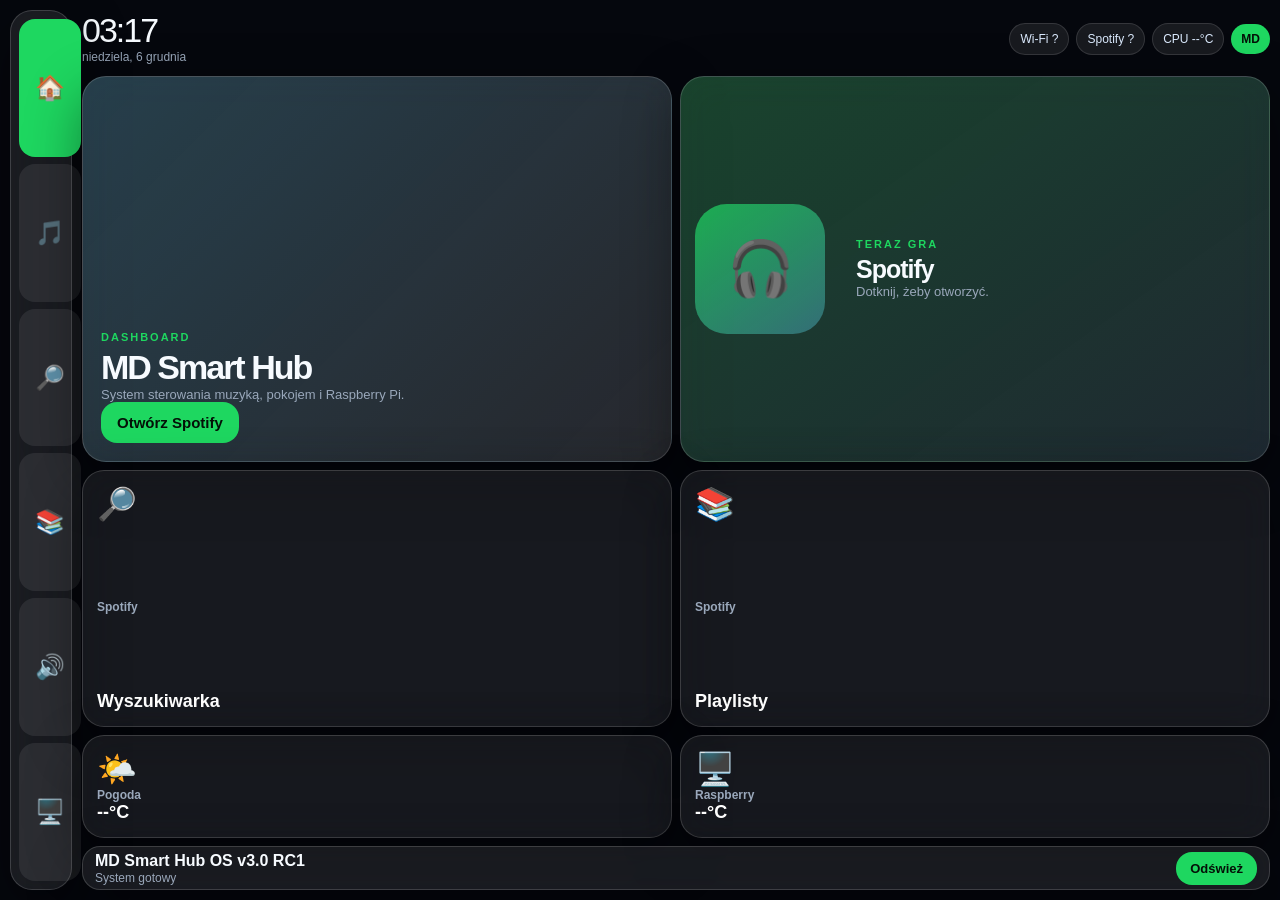
==== commit a3578de7: "v3.0 RC1" ====
--- a/frontend/index.html
+++ b/frontend/index.html
@@ -2,160 +2,100 @@
 <html lang="pl">
 <head>
   <meta charset="utf-8">
-  <meta name="viewport" content="width=1024, height=600, initial-scale=1, maximum-scale=1, user-scalable=no">
+  <meta name="viewport" content="width=device-width, height=device-height, initial-scale=1, maximum-scale=1, user-scalable=no">
   <title>MD Smart Hub OS</title>
   <link rel="stylesheet" href="css/style.css">
 </head>
 <body>
-  <div id="boot">
-    <div class="boot-mark">MD</div>
-    <div class="boot-name">SMART HUB OS</div>
-    <div class="boot-version">v2.4.1</div>
-  </div>
+<div id="boot"><div class="boot-logo">MD</div><div class="boot-title">SMART HUB OS</div><div class="boot-version">v3.0 RC1</div></div>
 
-  <main class="app">
+<main class="app">
+  <aside class="sidebar glass">
+    <button onclick="showScreen('home')" class="nav active" data-target="home">🏠</button>
+    <button onclick="showScreen('spotify')" class="nav" data-target="spotify">🎵</button>
+    <button onclick="showScreen('search')" class="nav" data-target="search">🔎</button>
+    <button onclick="showScreen('playlists')" class="nav" data-target="playlists">📚</button>
+    <button onclick="showScreen('devices')" class="nav" data-target="devices">🔊</button>
+    <button onclick="showScreen('system')" class="nav" data-target="system">🖥️</button>
+  </aside>
+
+  <section class="workspace">
     <header class="topbar">
-      <div>
-        <div id="time" class="time">--:--</div>
-        <div id="date" class="date">Ładowanie...</div>
-      </div>
-
-      <div class="status-strip">
-        <span id="wifi">Wi‑Fi</span>
-        <span id="spotifyStatus">Spotify</span>
-        <span id="topTemp">CPU --°C</span>
-        <span class="user-dot">MD</span>
-      </div>
+      <div><div id="time" class="time">--:--</div><div id="date" class="date">Ładowanie...</div></div>
+      <div class="status-strip"><span id="wifi">Wi‑Fi</span><span id="spotifyStatus">Spotify</span><span id="topTemp">CPU --°C</span><span class="user-dot">MD</span></div>
     </header>
 
     <section id="home" class="screen active">
-      <div class="main-layout">
-        <section class="hero glass">
-          <div>
-            <p class="eyebrow">Dashboard</p>
-            <h1>MD Smart Hub</h1>
-            <p class="muted">Panel sterowania pokojem, muzyką i smart home.</p>
-          </div>
-          <button onclick="showScreen('system')">System</button>
-        </section>
-
-        <section class="media-card glass" onclick="showScreen('spotify')">
-          <div class="media-top"><span class="spotify-logo">●</span><strong>Spotify</strong></div>
-          <div class="cover" id="homeCover">🎧</div>
-          <div>
-            <h3 id="homeTrack">Spotify</h3>
-            <p id="homeArtist" class="muted">Dotknij, żeby otworzyć.</p>
-          </div>
-        </section>
-
-        <section class="tiles">
-          <button class="tile weather-tile" onclick="showScreen('weather')"><span class="tile-icon" id="homeWeatherIcon">🌤️</span><small>Pogoda</small><strong id="weatherTile">--°C</strong></button>
-          <button class="tile system-tile" onclick="showScreen('system')"><span class="tile-icon">🖥️</span><small>Raspberry</small><strong id="tempTile">--°C</strong></button>
-          <button class="tile" onclick="showScreen('spotifySearch')"><span class="tile-icon">🔎</span><small>Szukaj</small><strong>Utwory</strong></button>
-          <button class="tile" onclick="showScreen('playlists')"><span class="tile-icon">📚</span><small>Spotify</small><strong>Playlisty</strong></button>
-        </section>
+      <div class="home-grid">
+        <div class="hero glass">
+          <p class="eyebrow">Dashboard</p><h1>MD Smart Hub</h1>
+          <p class="muted">System sterowania muzyką, pokojem i Raspberry Pi.</p>
+          <button onclick="showScreen('spotify')">Otwórz Spotify</button>
+        </div>
+        <div class="mini-player glass" onclick="showScreen('spotify')">
+          <div class="mini-cover" id="homeCover">🎧</div>
+          <div><p class="eyebrow">Teraz gra</p><h2 id="homeTrack">Spotify</h2><p id="homeArtist" class="muted">Dotknij, żeby otworzyć.</p></div>
+        </div>
+        <button class="tile glass" onclick="showScreen('search')"><span>🔎</span><small>Spotify</small><strong>Wyszukiwarka</strong></button>
+        <button class="tile glass" onclick="showScreen('playlists')"><span>📚</span><small>Spotify</small><strong>Playlisty</strong></button>
+        <button class="tile glass" onclick="showScreen('weather')"><span id="homeWeatherIcon">🌤️</span><small>Pogoda</small><strong id="weatherTile">--°C</strong></button>
+        <button class="tile glass" onclick="showScreen('system')"><span>🖥️</span><small>Raspberry</small><strong id="tempTile">--°C</strong></button>
       </div>
     </section>
 
     <section id="spotify" class="screen">
-      <div class="panel glass player-panel">
-        <div class="screen-head">
-          <button class="back" onclick="showScreen('home')">←</button>
-          <div><p class="eyebrow">Muzyka</p><h2>Spotify</h2></div>
-        </div>
-
-        <div class="player-content">
-          <div class="album premium" id="spotifyCover">🎧</div>
-
-          <div class="track-area">
-            <h3 id="spotifyTitle">Spotify</h3>
-            <p id="spotifyArtist" class="muted">Połącz konto Spotify.</p>
-
-            <div class="progress"><i id="spotifyProgress"></i></div>
-            <div class="time-row"><span id="spotifyElapsed">0:00</span><span id="spotifyDuration">0:00</span></div>
-
-            <div class="controls big-controls">
-              <button onclick="spotifyControl('previous')">⏮</button>
-              <button id="spotifyPlay" class="play" onclick="spotifyControl('playpause')">▶</button>
-              <button onclick="spotifyControl('next')">⏭</button>
-            </div>
-
-            <div class="volume-row">
-              <span>🔊</span>
-              <input id="volumeSlider" type="range" min="0" max="100" value="50" onchange="setSpotifyVolume(this.value)">
-              <strong id="volumeText">--%</strong>
-            </div>
-          </div>
-        </div>
-
-        <div class="spotify-actions">
-          <button onclick="showScreen('spotifySearch')">Szukaj</button>
-          <button onclick="showScreen('playlists')">Playlisty</button>
-          <button onclick="showScreen('devices')">Urządzenia</button>
-          <button id="spotifyLoginBtn" onclick="connectSpotify()">Autoryzuj</button>
-          <button onclick="disconnectSpotify()">Reset</button>
+      <div class="player glass">
+        <div class="player-left"><div id="spotifyCover" class="album">🎧</div></div>
+        <div class="player-right">
+          <p class="eyebrow">Spotify</p><h1 id="spotifyTitle">Spotify</h1><p id="spotifyArtist" class="muted">Połącz konto Spotify albo włącz muzykę.</p>
+          <div class="seek-wrap"><input id="seekSlider" class="seek" type="range" min="0" max="1000" value="0" oninput="previewSeek(this.value)" onchange="setSpotifySeek(this.value)"><div class="time-row"><span id="spotifyElapsed">0:00</span><span id="spotifyDuration">0:00</span></div></div>
+          <div class="controls"><button onclick="spotifyControl('previous')">⏮</button><button id="spotifyPlay" class="play" onclick="spotifyControl('playpause')">▶</button><button onclick="spotifyControl('next')">⏭</button></div>
+          <div class="volume-row"><span>🔊</span><input id="volumeSlider" type="range" min="0" max="100" value="50" onchange="setSpotifyVolume(this.value)"><strong id="volumeText">--%</strong></div>
+          <div class="quick-actions"><button onclick="connectSpotify()">Autoryzuj</button><button onclick="disconnectSpotify()">Reset</button><button onclick="loadSpotify()">Odśwież</button></div>
         </div>
       </div>
     </section>
 
-    <section id="spotifySearch" class="screen">
-      <div class="panel glass list-panel">
-        <div class="screen-head">
-          <button class="back" onclick="hideKeyboard();showScreen('spotify')">←</button>
-          <div><p class="eyebrow">Spotify</p><h2>Szukaj</h2></div>
-        </div>
-
-        <div class="search-row">
-          <input id="searchInput" readonly placeholder="Dotknij i wpisz utwór" onclick="openKeyboard()">
-          <button onclick="searchSpotify()">Szukaj</button>
-        </div>
-
-        <div id="searchResults" class="result-list">
-          <p class="muted">Wyniki wyszukiwania pojawią się tutaj.</p>
-        </div>
+    <section id="search" class="screen">
+      <div class="list-page glass">
+        <div class="page-head"><div><p class="eyebrow">Spotify</p><h1>Szukaj utworu</h1></div><button onclick="showScreen('spotify')">Odtwarzacz</button></div>
+        <div class="search-row"><input id="searchInput" readonly placeholder="Dotknij, żeby pisać" onclick="openKeyboard('searchInput')"><button onclick="searchSpotify()">Szukaj</button></div>
+        <div id="searchResults" class="result-list"><p class="muted">Wpisz nazwę utworu, wykonawcy albo albumu.</p></div>
       </div>
     </section>
 
     <section id="playlists" class="screen">
-      <div class="panel glass list-panel">
-        <div class="screen-head">
-          <button class="back" onclick="showScreen('spotify')">←</button>
-          <div><p class="eyebrow">Spotify</p><h2>Playlisty</h2></div>
-        </div>
+      <div class="list-page glass">
+        <div class="page-head"><div><p class="eyebrow">Spotify</p><h1>Twoje playlisty</h1></div><button onclick="loadPlaylists()">Odśwież</button></div>
+        <div id="playlistResults" class="result-list"><p class="muted">Ładowanie playlist...</p></div>
+      </div>
+    </section>
 
-        <button class="wide" onclick="loadPlaylists()">Odśwież playlisty</button>
-        <div id="playlistResults" class="result-list">
-          <p class="muted">Kliknij odśwież, żeby pobrać playlisty.</p>
-        </div>
+    <section id="playlistDetail" class="screen">
+      <div class="list-page glass">
+        <div class="page-head"><div><p class="eyebrow">Playlista</p><h1 id="playlistTitle">Playlista</h1></div><div class="head-actions"><button onclick="playCurrentPlaylist()">Play</button><button onclick="showScreen('playlists')">Wróć</button></div></div>
+        <div id="playlistTracks" class="result-list"><p class="muted">Ładowanie utworów...</p></div>
       </div>
     </section>
 
     <section id="devices" class="screen">
-      <div class="panel glass list-panel">
-        <div class="screen-head">
-          <button class="back" onclick="showScreen('spotify')">←</button>
-          <div><p class="eyebrow">Spotify</p><h2>Urządzenia</h2></div>
-        </div>
-
-        <button class="wide" onclick="loadDevices()">Odśwież urządzenia</button>
-        <div id="deviceResults" class="result-list">
-          <p class="muted">Włącz Spotify na telefonie/PC, potem kliknij odśwież.</p>
-        </div>
+      <div class="list-page glass">
+        <div class="page-head"><div><p class="eyebrow">Spotify Connect</p><h1>Urządzenia</h1></div><button onclick="loadDevices()">Odśwież</button></div>
+        <div id="deviceResults" class="result-list"><p class="muted">Włącz Spotify na telefonie albo komputerze, potem odśwież.</p></div>
       </div>
     </section>
 
     <section id="weather" class="screen">
-      <div class="panel glass weather-panel">
-        <div class="screen-head"><button class="back" onclick="showScreen('home')">←</button><div><p class="eyebrow">Online</p><h2>Pogoda</h2></div></div>
-        <div class="weather-main"><div id="weatherIcon">🌤️</div><div><strong id="weatherTemp">--°C</strong><p id="weatherDesc" class="muted">Ładowanie...</p></div></div>
-        <div class="mini-grid"><div><small>Miasto</small><strong id="city">Warszawa</strong></div><div><small>Wiatr</small><strong id="wind">-- km/h</strong></div></div>
+      <div class="weather glass">
+        <div id="weatherIcon">🌤️</div><div><p class="eyebrow">Pogoda</p><h1 id="weatherTemp">--°C</h1><p id="weatherDesc" class="muted">Ładowanie...</p></div>
+        <div class="weather-grid"><div><small>Miasto</small><strong id="city">Warszawa</strong></div><div><small>Wiatr</small><strong id="wind">-- km/h</strong></div></div>
       </div>
     </section>
 
     <section id="system" class="screen">
-      <div class="panel glass">
-        <div class="screen-head"><button class="back" onclick="showScreen('home')">←</button><div><p class="eyebrow">Raspberry</p><h2>System</h2></div></div>
-        <div class="system-grid">
+      <div class="system-page glass">
+        <div class="page-head"><div><p class="eyebrow">Raspberry</p><h1>System</h1></div></div>
+        <div class="metric-grid">
           <div class="metric"><small>CPU temp</small><strong id="cpuTemp">--°C</strong><div class="bar"><i id="tempBar"></i></div></div>
           <div class="metric"><small>CPU load</small><strong id="cpuLoad">--%</strong><div class="bar"><i id="cpuBar"></i></div></div>
           <div class="metric"><small>RAM</small><strong id="ram">--%</strong><div class="bar"><i id="ramBar"></i></div></div>
@@ -164,20 +104,16 @@
       </div>
     </section>
 
-    <footer class="bottom glass">
-      <div><strong>MD Smart Hub OS v2.4.1</strong><span id="toast">System gotowy</span></div>
-      <button onclick="location.reload()">Odśwież</button>
-    </footer>
-  </main>
+    <footer class="bottom glass"><div><strong>MD Smart Hub OS v3.0 RC1</strong><span id="toast">System gotowy</span></div><button onclick="location.reload()">Odśwież</button></footer>
+  </section>
+</main>
 
-  <div id="keyboard" class="keyboard hidden">
-    <div class="keyboard-head">
-      <strong>Szukaj Spotify</strong>
-      <button onclick="hideKeyboard()">Zamknij</button>
-    </div>
-    <div class="keys" id="keys"></div>
-  </div>
+<div id="keyboard" class="keyboard hidden">
+  <div class="keyboard-head"><strong>Klawiatura</strong><button onclick="hideKeyboard()">Zamknij</button></div>
+  <div class="keyboard-preview" id="keyboardPreview"></div>
+  <div class="keys" id="keys"></div>
+</div>
 
-  <script src="js/script.js"></script>
+<script src="js/script.js"></script>
 </body>
 </html>
--- a/frontend/css/style.css
+++ b/frontend/css/style.css
@@ -1 +1,26 @@
-*{box-sizing:border-box;-webkit-tap-highlight-color:transparent}:root{--bg:#05070d;--panel:rgba(255,255,255,.08);--border:rgba(255,255,255,.15);--text:#f7fbff;--muted:#9aa8bb;--green:#1ed760;--blue:#62d5ff;--warn:#ffb020;--red:#ff5c7a}html,body{width:1024px;height:600px;margin:0;overflow:hidden;font-family:Arial,Helvetica,sans-serif;color:var(--text);background:#05070d;cursor:none}body:before{content:"";position:fixed;inset:0;background:radial-gradient(circle at 80% 8%,rgba(98,213,255,.34),transparent 30%),radial-gradient(circle at 8% 18%,rgba(30,215,96,.2),transparent 28%),linear-gradient(135deg,#05070d,#0a1020 55%,#05070d);z-index:-3}body:after{content:"";position:fixed;inset:0;opacity:.28;background-image:linear-gradient(rgba(255,255,255,.035) 1px,transparent 1px),linear-gradient(90deg,rgba(255,255,255,.025) 1px,transparent 1px);background-size:42px 42px;z-index:-2}#boot{position:fixed;inset:0;z-index:50;display:grid;place-items:center;background:#03050a;animation:bootOut .7s ease forwards;animation-delay:1.1s}.boot-mark{width:108px;height:108px;display:grid;place-items:center;border-radius:34px;font-size:42px;font-weight:900;background:linear-gradient(145deg,rgba(255,255,255,.18),rgba(255,255,255,.04));border:1px solid rgba(255,255,255,.18)}.boot-name{position:absolute;margin-top:164px;letter-spacing:8px;font-size:12px;color:var(--muted)}.boot-version{position:absolute;margin-top:207px;color:var(--green);font-weight:900}@keyframes bootOut{to{opacity:0;visibility:hidden;transform:scale(1.03)}}.app{width:1024px;height:600px;padding:10px;display:grid;grid-template-rows:58px 1fr 44px;gap:8px}.glass{background:var(--panel);border:1px solid var(--border);box-shadow:0 18px 55px rgba(0,0,0,.42);backdrop-filter:blur(18px)}.topbar{display:flex;align-items:center;justify-content:space-between}.time{font-size:34px;line-height:32px;font-weight:300;letter-spacing:-2px}.date{margin-top:3px;color:var(--muted);font-size:12px}.status-strip{display:flex;gap:7px;align-items:center}.status-strip span{padding:8px 10px;border-radius:999px;background:rgba(255,255,255,.08);border:1px solid rgba(255,255,255,.12);font-size:12px;color:#dbeafe}.status-strip .user-dot{background:var(--green);color:#031107;font-weight:900;border:0}.screen{grid-row:2/3;grid-column:1/-1;opacity:0;pointer-events:none;transform:translateX(22px) scale(.99);transition:opacity .22s ease,transform .22s ease;min-height:0}.screen.active{opacity:1;pointer-events:auto;transform:translateX(0) scale(1)}.main-layout{height:100%;display:grid;grid-template-columns:1.15fr .85fr;grid-template-rows:1fr 1fr;gap:8px}.hero{grid-column:1/2;border-radius:24px;padding:16px;display:flex;align-items:end;justify-content:space-between;background:linear-gradient(135deg,rgba(98,213,255,.22),rgba(255,255,255,.06)),rgba(255,255,255,.08)}.media-card{grid-column:2/3;grid-row:1/3;border-radius:24px;padding:14px;display:grid;grid-template-rows:auto 1fr auto;gap:8px;background:linear-gradient(145deg,rgba(30,215,96,.22),rgba(98,213,255,.08)),rgba(255,255,255,.08)}.media-top{display:flex;align-items:center;gap:8px;font-size:16px}.spotify-logo{color:var(--green);text-shadow:0 0 18px rgba(30,215,96,.55)}.cover{align-self:center;justify-self:center;width:128px;height:128px;border-radius:32px;display:grid;place-items:center;font-size:54px;background:radial-gradient(circle at 30% 18%,rgba(255,255,255,.26),transparent 40%),linear-gradient(145deg,rgba(30,215,96,.72),rgba(98,213,255,.34));box-shadow:0 25px 70px rgba(0,0,0,.35);background-size:cover;background-position:center}.cover.playing,.album.playing{animation:spinCover 14s linear infinite}@keyframes spinCover{from{transform:rotate(0)}to{transform:rotate(360deg)}}.tiles{grid-column:1/2;display:grid;grid-template-columns:repeat(4,1fr);gap:8px}.tile{border:1px solid rgba(255,255,255,.12);border-radius:20px;background:rgba(255,255,255,.075);color:white;padding:12px;text-align:left;display:flex;flex-direction:column;justify-content:space-between;min-width:0}.weather-tile{background:linear-gradient(145deg,rgba(98,213,255,.18),rgba(255,255,255,.07))}.system-tile{background:linear-gradient(145deg,rgba(167,139,250,.18),rgba(255,255,255,.07))}.tile-icon{font-size:27px}.tile small{color:var(--muted);font-size:12px}.tile strong{font-size:16px}.eyebrow{margin:0 0 4px;color:var(--green);font-size:10px;letter-spacing:2px;text-transform:uppercase;font-weight:900}h1,h2,h3,p{margin:0}h1{font-size:34px;letter-spacing:-2px}h2{font-size:30px}h3{font-size:22px}.muted{color:var(--muted);font-size:13px}button{border:0;border-radius:16px;padding:12px 16px;background:var(--green);color:#041107;font-weight:900;font-size:15px;cursor:none;touch-action:manipulation}button:active{transform:scale(.98);filter:brightness(1.1)}.panel{height:100%;border-radius:24px;padding:14px;display:grid;gap:9px;background:linear-gradient(145deg,rgba(30,215,96,.12),rgba(98,213,255,.08)),rgba(255,255,255,.08);min-height:0}.screen-head{display:flex;align-items:center;gap:12px}.back{width:46px;height:46px;padding:0;border-radius:16px;background:rgba(255,255,255,.13);color:white;font-size:25px}.player-panel{grid-template-rows:52px 1fr auto}.player-content{display:grid;grid-template-columns:190px 1fr;gap:18px;align-items:center;min-height:0}.album{width:170px;height:170px;justify-self:center;display:grid;place-items:center;font-size:64px;border-radius:38px;background:radial-gradient(circle at 30% 20%,rgba(255,255,255,.25),transparent 40%),linear-gradient(145deg,rgba(30,215,96,.75),rgba(98,213,255,.32));box-shadow:0 26px 75px rgba(0,0,0,.35);background-size:cover;background-position:center}.track-area{display:grid;gap:10px}.progress{height:8px;border-radius:999px;background:rgba(255,255,255,.12);overflow:hidden}.progress i{display:block;width:0%;height:100%;background:var(--green);transition:width .9s linear}.time-row{display:flex;justify-content:space-between;color:var(--muted);font-size:12px}.controls{display:flex;justify-content:center;gap:13px}.controls button{width:62px;height:48px;padding:0;background:rgba(255,255,255,.14);color:white;font-size:22px}.big-controls button{width:70px;height:52px;font-size:23px}.controls .play{background:var(--green);color:#041107}.volume-row{display:grid;grid-template-columns:30px 1fr 45px;gap:10px;align-items:center}.volume-row input{width:100%;accent-color:var(--green)}.spotify-actions{display:grid;grid-template-columns:repeat(5,1fr);gap:8px}.spotify-actions button{font-size:13px;padding:10px 8px}.wide{width:100%}.list-panel{grid-template-rows:52px auto 1fr;min-height:0}.search-row{display:grid;grid-template-columns:1fr auto;gap:8px}.search-row input{border:1px solid rgba(255,255,255,.14);border-radius:16px;background:rgba(255,255,255,.08);color:white;font-size:18px;padding:12px;outline:none}.result-list{overflow-y:auto;min-height:0;max-height:100%;display:flex;flex-direction:column;gap:7px;padding-right:4px}.result-item{display:grid;grid-template-columns:48px 1fr auto;gap:10px;align-items:center;border:1px solid rgba(255,255,255,.12);background:rgba(255,255,255,.07);border-radius:16px;padding:8px;color:white;min-height:64px}.result-img{width:48px;height:48px;border-radius:12px;background:rgba(255,255,255,.1);background-size:cover;background-position:center;display:grid;place-items:center}.result-main strong{display:block;font-size:15px;white-space:nowrap;overflow:hidden;text-overflow:ellipsis;max-width:600px}.result-main small{display:block;color:var(--muted);font-size:12px;margin-top:2px;white-space:nowrap;overflow:hidden;text-overflow:ellipsis;max-width:600px}.result-item button{padding:9px 12px;font-size:13px}.weather-main{display:flex;align-items:center;justify-content:center;gap:24px}.weather-main>div:first-child{font-size:82px}.weather-main strong{font-size:62px;font-weight:300;letter-spacing:-3px}.mini-grid,.system-grid{display:grid;grid-template-columns:repeat(2,1fr);gap:10px}.mini-grid div,.metric{border-radius:18px;padding:13px;background:rgba(255,255,255,.08);border:1px solid rgba(255,255,255,.1)}.mini-grid small,.metric small{display:block;color:var(--muted);font-size:12px}.mini-grid strong,.metric strong{display:block;margin-top:6px;font-size:23px}.bar{margin-top:10px;height:8px;border-radius:999px;background:rgba(255,255,255,.12);overflow:hidden}.bar i{display:block;height:100%;width:1%;background:var(--green);border-radius:inherit;transition:width .3s ease}.bottom{border-radius:18px;padding:8px 12px;display:flex;align-items:center;justify-content:space-between}.bottom div{display:flex;flex-direction:column;gap:1px}.bottom span{color:var(--muted);font-size:12px}.bottom button{font-size:13px;padding:9px 14px}.keyboard{position:fixed;left:10px;right:10px;bottom:10px;height:245px;background:rgba(6,10,18,.97);border:1px solid rgba(255,255,255,.16);border-radius:22px;z-index:80;padding:10px;box-shadow:0 -20px 80px rgba(0,0,0,.55);backdrop-filter:blur(20px)}.keyboard.hidden{display:none}.keyboard-head{display:flex;justify-content:space-between;align-items:center;margin-bottom:8px}.keyboard-head button{padding:8px 14px;font-size:13px}.keys{display:grid;grid-template-columns:repeat(12,1fr);gap:6px}.key{height:43px;border-radius:12px;background:rgba(255,255,255,.12);color:white;font-size:17px}.key.special{background:var(--green);color:#041107}.key.wide{grid-column:span 2}.key.space{grid-column:span 5}+*{box-sizing:border-box;-webkit-tap-highlight-color:transparent}
+:root{--bg:#05070d;--panel:rgba(255,255,255,.085);--border:rgba(255,255,255,.16);--text:#f7fbff;--muted:#9aa8bb;--green:#1ed760;--blue:#62d5ff;--red:#ff5c7a;--warn:#ffb020}
+html,body{margin:0;width:100vw;height:100vh;overflow:hidden;background:#05070d;color:var(--text);font-family:Arial,Helvetica,sans-serif;cursor:none}
+body:before{content:"";position:fixed;inset:0;z-index:-3;background:radial-gradient(circle at 82% 7%,rgba(98,213,255,.32),transparent 32%),radial-gradient(circle at 10% 15%,rgba(30,215,96,.20),transparent 32%),linear-gradient(135deg,#05070d,#0b1224 56%,#05070d)}
+body:after{content:"";position:fixed;inset:0;z-index:-2;opacity:.28;background-image:linear-gradient(rgba(255,255,255,.035) 1px,transparent 1px),linear-gradient(90deg,rgba(255,255,255,.025) 1px,transparent 1px);background-size:42px 42px}
+#boot{position:fixed;inset:0;z-index:80;display:grid;place-items:center;background:#03050a;animation:bootOut .65s ease forwards;animation-delay:1s}
+.boot-logo{width:104px;height:104px;display:grid;place-items:center;border-radius:32px;font-size:42px;font-weight:900;background:linear-gradient(145deg,rgba(255,255,255,.18),rgba(255,255,255,.04));border:1px solid rgba(255,255,255,.2)}
+.boot-title{position:absolute;margin-top:158px;letter-spacing:7px;color:var(--muted);font-size:12px}.boot-version{position:absolute;margin-top:202px;color:var(--green);font-weight:900}
+@keyframes bootOut{to{opacity:0;visibility:hidden;transform:scale(1.03)}}
+.glass{background:var(--panel);border:1px solid var(--border);box-shadow:0 18px 55px rgba(0,0,0,.42);backdrop-filter:blur(18px)}
+.app{width:100vw;height:100vh;padding:10px;display:grid;grid-template-columns:62px 1fr;gap:10px}.sidebar{height:100%;border-radius:22px;padding:8px;display:grid;grid-template-rows:repeat(6,1fr);gap:7px}.nav{border:0;border-radius:16px;background:rgba(255,255,255,.08);color:white;font-size:24px;cursor:none}.nav.active{background:var(--green);color:#041107}
+.workspace{min-width:0;min-height:0;display:grid;grid-template-rows:58px 1fr 44px;gap:8px}.topbar{display:flex;align-items:center;justify-content:space-between}.time{font-size:34px;line-height:32px;font-weight:300;letter-spacing:-2px}.date{margin-top:4px;color:var(--muted);font-size:12px}
+.status-strip{display:flex;gap:7px;align-items:center}.status-strip span{padding:8px 10px;border-radius:999px;background:rgba(255,255,255,.08);border:1px solid rgba(255,255,255,.12);font-size:12px;color:#dbeafe}.user-dot{background:var(--green)!important;color:#041107!important;font-weight:900;border:0!important}
+.screen{grid-row:2/3;grid-column:1/-1;min-height:0;opacity:0;pointer-events:none;transform:translateX(22px) scale(.99);transition:opacity .2s ease,transform .2s ease}.screen.active{opacity:1;pointer-events:auto;transform:translateX(0) scale(1)}
+.home-grid{height:100%;min-height:0;display:grid;grid-template-columns:1fr 1fr;grid-template-rows:1.2fr .8fr;gap:8px}.hero{border-radius:24px;padding:18px;display:flex;flex-direction:column;justify-content:flex-end;align-items:flex-start;background:linear-gradient(135deg,rgba(98,213,255,.20),rgba(255,255,255,.06)),rgba(255,255,255,.08)}
+.mini-player{border-radius:24px;padding:14px;display:grid;grid-template-columns:145px 1fr;gap:16px;align-items:center;background:linear-gradient(145deg,rgba(30,215,96,.22),rgba(98,213,255,.08)),rgba(255,255,255,.08)}.mini-cover{width:130px;height:130px;border-radius:32px;display:grid;place-items:center;font-size:54px;background:linear-gradient(145deg,rgba(30,215,96,.72),rgba(98,213,255,.34));background-size:cover;background-position:center}
+.tile{min-width:0;border-radius:22px;padding:14px;color:white;background:rgba(255,255,255,.075);text-align:left;border:1px solid var(--border);display:flex;flex-direction:column;justify-content:space-between;cursor:none}.tile span{font-size:32px}.tile small{color:var(--muted);font-size:12px}.tile strong{font-size:18px}
+.eyebrow{margin:0 0 5px;color:var(--green);font-size:11px;letter-spacing:2px;text-transform:uppercase;font-weight:900}h1,h2,h3,p{margin:0}h1{font-size:34px;letter-spacing:-2px}h2{font-size:25px;letter-spacing:-1px}h3{font-size:23px}.muted{color:var(--muted);font-size:13px}
+button{border:0;border-radius:16px;padding:12px 16px;background:var(--green);color:#041107;font-weight:900;font-size:15px;cursor:none;touch-action:manipulation}button:active{transform:scale(.98);filter:brightness(1.1)}
+.player{height:100%;min-height:0;border-radius:24px;padding:18px;display:grid;grid-template-columns:260px 1fr;gap:20px}.player-left{display:grid;place-items:center}.album{width:220px;height:220px;border-radius:44px;display:grid;place-items:center;font-size:78px;background:linear-gradient(145deg,rgba(30,215,96,.72),rgba(98,213,255,.36));background-size:cover;background-position:center;box-shadow:0 24px 70px rgba(0,0,0,.38)}.album.playing,.mini-cover.playing{animation:spinCover 16s linear infinite}@keyframes spinCover{from{transform:rotate(0)}to{transform:rotate(360deg)}}
+.player-right{min-width:0;display:grid;grid-template-rows:auto auto auto auto auto auto;gap:11px;align-content:center}.seek{width:100%;accent-color:var(--green)}.seek-wrap input{height:22px}.time-row{margin-top:2px;display:flex;justify-content:space-between;color:var(--muted);font-size:12px}.controls{display:flex;justify-content:center;gap:14px}.controls button{width:72px;height:54px;padding:0;background:rgba(255,255,255,.14);color:white;font-size:24px}.controls .play{background:var(--green);color:#041107}.volume-row{display:grid;grid-template-columns:30px 1fr 48px;gap:10px;align-items:center}.volume-row input{width:100%;accent-color:var(--green)}.quick-actions{display:grid;grid-template-columns:repeat(3,1fr);gap:8px}
+.list-page,.system-page,.weather{height:100%;min-height:0;border-radius:24px;padding:14px;display:grid;grid-template-rows:56px auto 1fr;gap:8px}.page-head{display:flex;align-items:center;justify-content:space-between;gap:8px}.head-actions{display:flex;gap:8px}.search-row{display:grid;grid-template-columns:1fr 120px;gap:8px}.search-row input{border:1px solid rgba(255,255,255,.16);border-radius:16px;background:rgba(255,255,255,.09);color:white;font-size:18px;padding:12px 14px;outline:none;cursor:none}
+.result-list{min-height:0;overflow-y:auto;display:flex;flex-direction:column;gap:7px;padding-right:4px}.result-item{min-height:64px;display:grid;grid-template-columns:50px 1fr auto;gap:10px;align-items:center;border-radius:16px;padding:8px;background:rgba(255,255,255,.075);border:1px solid rgba(255,255,255,.12)}.result-img{width:50px;height:50px;border-radius:13px;background:rgba(255,255,255,.1);background-size:cover;background-position:center;display:grid;place-items:center}.result-main{min-width:0}.result-main strong,.result-main small{display:block;white-space:nowrap;overflow:hidden;text-overflow:ellipsis}.result-main strong{font-size:15px}.result-main small{margin-top:3px;color:var(--muted);font-size:12px}.result-item button{padding:10px 12px;font-size:13px}
+.weather{grid-template-columns:160px 1fr;grid-template-rows:1fr auto;align-items:center}.weather #weatherIcon{font-size:92px;text-align:center}.weather h1{font-size:64px}.weather-grid{grid-column:1/-1;display:grid;grid-template-columns:repeat(2,1fr);gap:8px}.weather-grid div,.metric{border-radius:18px;padding:13px;background:rgba(255,255,255,.08);border:1px solid rgba(255,255,255,.1)}.weather-grid small,.metric small{display:block;color:var(--muted);font-size:12px}.weather-grid strong,.metric strong{display:block;margin-top:6px;font-size:23px}.metric-grid{min-height:0;display:grid;grid-template-columns:repeat(2,1fr);gap:10px}.bar{margin-top:10px;height:8px;border-radius:999px;background:rgba(255,255,255,.12);overflow:hidden}.bar i{display:block;height:100%;width:1%;background:var(--green);transition:width .25s ease}
+.bottom{border-radius:18px;padding:8px 12px;display:flex;align-items:center;justify-content:space-between}.bottom div{display:flex;flex-direction:column;gap:1px}.bottom span{color:var(--muted);font-size:12px}.bottom button{font-size:13px;padding:9px 14px}
+.keyboard{position:fixed;left:82px;right:10px;bottom:10px;height:276px;z-index:90;border-radius:22px;padding:10px;background:rgba(5,8,14,.98);border:1px solid rgba(255,255,255,.18);box-shadow:0 -24px 90px rgba(0,0,0,.65);backdrop-filter:blur(20px)}.keyboard.hidden{display:none}.keyboard-head{display:flex;justify-content:space-between;align-items:center;margin-bottom:8px}.keyboard-head button{padding:8px 14px;font-size:13px}.keyboard-preview{height:34px;border-radius:12px;padding:8px 12px;margin-bottom:8px;background:rgba(255,255,255,.08);color:white;font-size:17px;overflow:hidden;white-space:nowrap;text-overflow:ellipsis}.keys{display:grid;grid-template-columns:repeat(12,1fr);gap:6px}.key{height:39px;border-radius:12px;padding:0;background:rgba(255,255,255,.12);color:white;font-size:16px}.key.special{background:var(--green);color:#041107}.key.wide{grid-column:span 2}.key.space{grid-column:span 5}
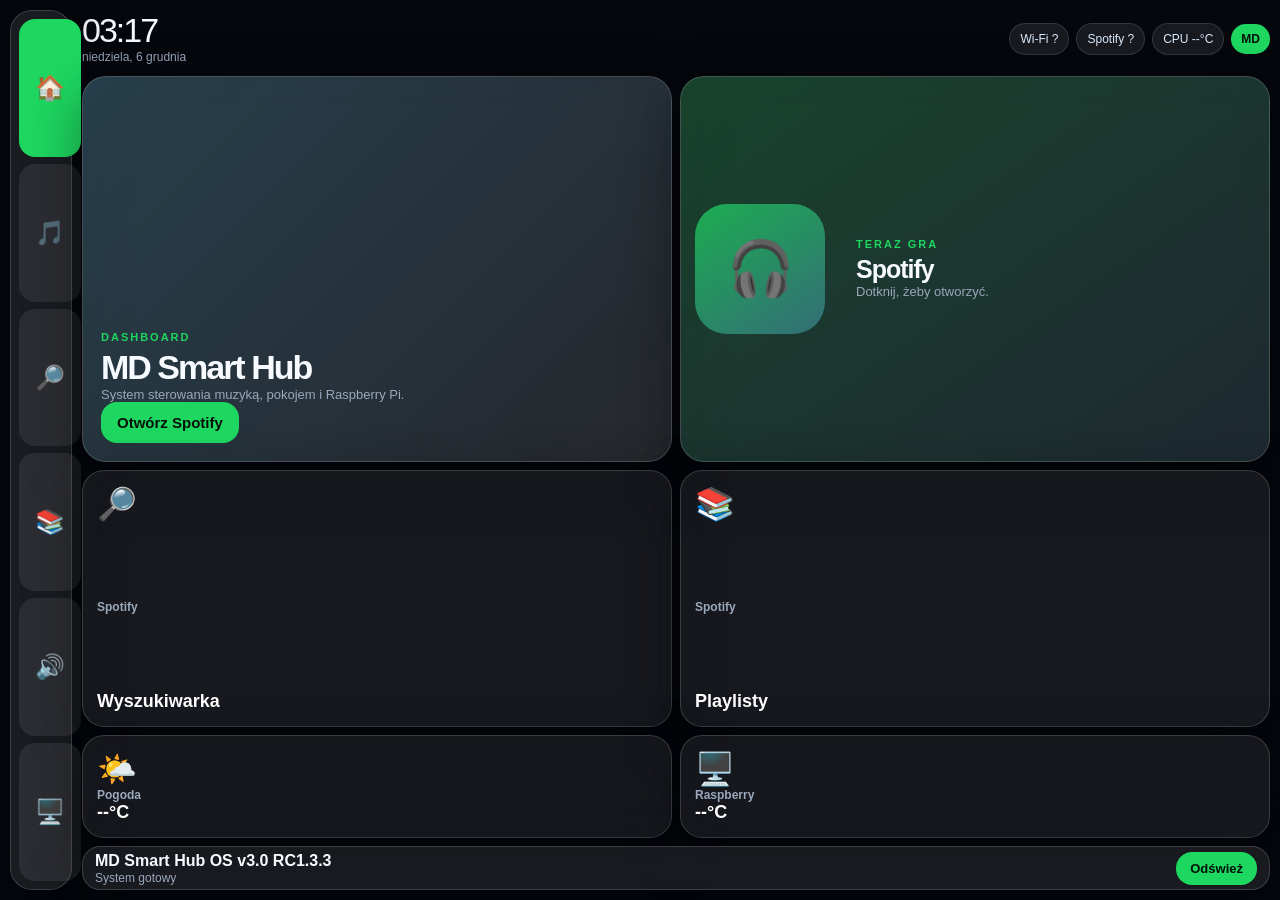
==== commit 10d8b2d1: "v3.0 RC1.3 backend playlist fix" ====
--- a/frontend/index.html
+++ b/frontend/index.html
@@ -7,7 +7,7 @@
   <link rel="stylesheet" href="css/style.css">
 </head>
 <body>
-<div id="boot"><div class="boot-logo">MD</div><div class="boot-title">SMART HUB OS</div><div class="boot-version">v3.0 RC1</div></div>
+<div id="boot"><div class="boot-logo">MD</div><div class="boot-title">SMART HUB OS</div><div class="boot-version">v3.0 RC1.3</div></div>
 
 <main class="app">
   <aside class="sidebar glass">
@@ -104,7 +104,7 @@
       </div>
     </section>
 
-    <footer class="bottom glass"><div><strong>MD Smart Hub OS v3.0 RC1</strong><span id="toast">System gotowy</span></div><button onclick="location.reload()">Odśwież</button></footer>
+    <footer class="bottom glass"><div><strong>MD Smart Hub OS v3.0 RC1.3.3</strong><span id="toast">System gotowy</span></div><button onclick="location.reload()">Odśwież</button></footer>
   </section>
 </main>
 
--- a/frontend/css/style.css
+++ b/frontend/css/style.css
@@ -23,4 +23,186 @@
 .result-list{min-height:0;overflow-y:auto;display:flex;flex-direction:column;gap:7px;padding-right:4px}.result-item{min-height:64px;display:grid;grid-template-columns:50px 1fr auto;gap:10px;align-items:center;border-radius:16px;padding:8px;background:rgba(255,255,255,.075);border:1px solid rgba(255,255,255,.12)}.result-img{width:50px;height:50px;border-radius:13px;background:rgba(255,255,255,.1);background-size:cover;background-position:center;display:grid;place-items:center}.result-main{min-width:0}.result-main strong,.result-main small{display:block;white-space:nowrap;overflow:hidden;text-overflow:ellipsis}.result-main strong{font-size:15px}.result-main small{margin-top:3px;color:var(--muted);font-size:12px}.result-item button{padding:10px 12px;font-size:13px}
 .weather{grid-template-columns:160px 1fr;grid-template-rows:1fr auto;align-items:center}.weather #weatherIcon{font-size:92px;text-align:center}.weather h1{font-size:64px}.weather-grid{grid-column:1/-1;display:grid;grid-template-columns:repeat(2,1fr);gap:8px}.weather-grid div,.metric{border-radius:18px;padding:13px;background:rgba(255,255,255,.08);border:1px solid rgba(255,255,255,.1)}.weather-grid small,.metric small{display:block;color:var(--muted);font-size:12px}.weather-grid strong,.metric strong{display:block;margin-top:6px;font-size:23px}.metric-grid{min-height:0;display:grid;grid-template-columns:repeat(2,1fr);gap:10px}.bar{margin-top:10px;height:8px;border-radius:999px;background:rgba(255,255,255,.12);overflow:hidden}.bar i{display:block;height:100%;width:1%;background:var(--green);transition:width .25s ease}
 .bottom{border-radius:18px;padding:8px 12px;display:flex;align-items:center;justify-content:space-between}.bottom div{display:flex;flex-direction:column;gap:1px}.bottom span{color:var(--muted);font-size:12px}.bottom button{font-size:13px;padding:9px 14px}
-.keyboard{position:fixed;left:82px;right:10px;bottom:10px;height:276px;z-index:90;border-radius:22px;padding:10px;background:rgba(5,8,14,.98);border:1px solid rgba(255,255,255,.18);box-shadow:0 -24px 90px rgba(0,0,0,.65);backdrop-filter:blur(20px)}.keyboard.hidden{display:none}.keyboard-head{display:flex;justify-content:space-between;align-items:center;margin-bottom:8px}.keyboard-head button{padding:8px 14px;font-size:13px}.keyboard-preview{height:34px;border-radius:12px;padding:8px 12px;margin-bottom:8px;background:rgba(255,255,255,.08);color:white;font-size:17px;overflow:hidden;white-space:nowrap;text-overflow:ellipsis}.keys{display:grid;grid-template-columns:repeat(12,1fr);gap:6px}.key{height:39px;border-radius:12px;padding:0;background:rgba(255,255,255,.12);color:white;font-size:16px}.key.special{background:var(--green);color:#041107}.key.wide{grid-column:span 2}.key.space{grid-column:span 5}
+.keyboard{
+  position:fixed;
+  left:82px;
+  right:10px;
+  bottom:10px;
+  height:222px;
+  z-index:90;
+  border-radius:22px;
+  padding:8px;
+  background:rgba(5,8,14,.98);
+  border:1px solid rgba(255,255,255,.18);
+  box-shadow:0 -24px 90px rgba(0,0,0,.65);
+  backdrop-filter:blur(20px);
+}
+.keyboard.hidden{display:none}
+.keyboard-head{
+  display:flex;
+  justify-content:space-between;
+  align-items:center;
+  margin-bottom:5px;
+}
+.keyboard-head button{
+  padding:6px 12px;
+  font-size:12px;
+}
+.keyboard-preview{
+  height:30px;
+  border-radius:12px;
+  padding:6px 11px;
+  margin-bottom:6px;
+  background:rgba(255,255,255,.08);
+  color:white;
+  font-size:16px;
+  overflow:hidden;
+  white-space:nowrap;
+  text-overflow:ellipsis;
+}
+.keys{
+  display:flex;
+  flex-direction:column;
+  gap:5px;
+}
+.key-row{
+  display:flex;
+  justify-content:center;
+  gap:5px;
+}
+.key{
+  height:32px;
+  min-width:42px;
+  border-radius:10px;
+  padding:0;
+  background:rgba(255,255,255,.13);
+  color:white;
+  font-size:15px;
+}
+.key.special{
+  background:var(--green);
+  color:#041107;
+}
+.key.backspace{min-width:72px}
+.key.enter{min-width:86px}
+.key.space{min-width:260px}
+.key.pl{min-width:38px;font-size:14px}
+
+
+/* v3.0 RC1.1 touch fixes */
+@media (max-height:620px){
+  .list-page,.system-page,.weather{padding:12px;gap:7px}
+  .result-item{min-height:58px}
+  .result-img{width:44px;height:44px}
+  .keyboard{height:214px}
+  .key{height:30px;min-width:40px}
+  .key.space{min-width:238px}
+}
+
+
+/* v3.0 RC1.2 HARD KEYBOARD FIX */
+.keyboard{
+  position:fixed !important;
+  left:78px !important;
+  right:8px !important;
+  bottom:8px !important;
+  height:236px !important;
+  z-index:999 !important;
+  border-radius:18px !important;
+  padding:8px !important;
+  overflow:hidden !important;
+  background:rgba(4,7,13,.98) !important;
+  border:1px solid rgba(255,255,255,.18) !important;
+  box-shadow:0 -20px 70px rgba(0,0,0,.75) !important;
+}
+.keyboard.hidden{display:none !important}
+.keyboard-head{
+  height:28px !important;
+  margin:0 0 5px 0 !important;
+  display:flex !important;
+  align-items:center !important;
+  justify-content:space-between !important;
+}
+.keyboard-head strong{font-size:14px !important}
+.keyboard-head button{
+  height:28px !important;
+  padding:0 12px !important;
+  font-size:12px !important;
+  border-radius:10px !important;
+}
+.keyboard-preview{
+  height:27px !important;
+  margin:0 0 6px 0 !important;
+  padding:5px 10px !important;
+  border-radius:10px !important;
+  background:rgba(255,255,255,.09) !important;
+  font-size:15px !important;
+  color:white !important;
+  overflow:hidden !important;
+  white-space:nowrap !important;
+  text-overflow:ellipsis !important;
+}
+.keys{
+  height:160px !important;
+  display:flex !important;
+  flex-direction:column !important;
+  gap:4px !important;
+}
+.key-row{
+  height:28px !important;
+  display:flex !important;
+  flex-direction:row !important;
+  align-items:center !important;
+  justify-content:center !important;
+  gap:4px !important;
+  flex-wrap:nowrap !important;
+}
+.key{
+  width:48px !important;
+  min-width:0 !important;
+  max-width:48px !important;
+  height:28px !important;
+  padding:0 !important;
+  margin:0 !important;
+  border-radius:9px !important;
+  font-size:14px !important;
+  line-height:28px !important;
+  text-align:center !important;
+  display:block !important;
+  background:rgba(255,255,255,.14) !important;
+  color:white !important;
+}
+.key.special{
+  background:var(--green) !important;
+  color:#041107 !important;
+}
+.key.backspace{width:66px !important;max-width:66px !important}
+.key.enter{width:78px !important;max-width:78px !important}
+.key.space{width:250px !important;max-width:250px !important}
+.key.pl{width:38px !important;max-width:38px !important;font-size:13px !important}
+@media (max-width:900px){
+  .key{width:42px !important;max-width:42px !important}
+  .key.space{width:210px !important;max-width:210px !important}
+  .key.backspace{width:58px !important;max-width:58px !important}
+  .key.enter{width:68px !important;max-width:68px !important}
+}
+
+
+/* v3.0 RC1.3 FINAL KEYBOARD OVERRIDE */
+.keyboard{
+  left:80px !important;
+  right:10px !important;
+  bottom:10px !important;
+  height:224px !important;
+  padding:7px !important;
+  overflow:hidden !important;
+}
+.keyboard-head{height:26px !important;margin-bottom:4px !important}
+.keyboard-preview{height:26px !important;margin-bottom:5px !important}
+.keys{height:154px !important;gap:3px !important}
+.key-row{height:28px !important;gap:3px !important}
+.key{width:44px !important;max-width:44px !important;height:28px !important;font-size:14px !important}
+.key.pl{width:34px !important;max-width:34px !important;font-size:12px !important}
+.key.backspace{width:60px !important;max-width:60px !important}
+.key.space{width:230px !important;max-width:230px !important}
+.key.enter{width:72px !important;max-width:72px !important}
